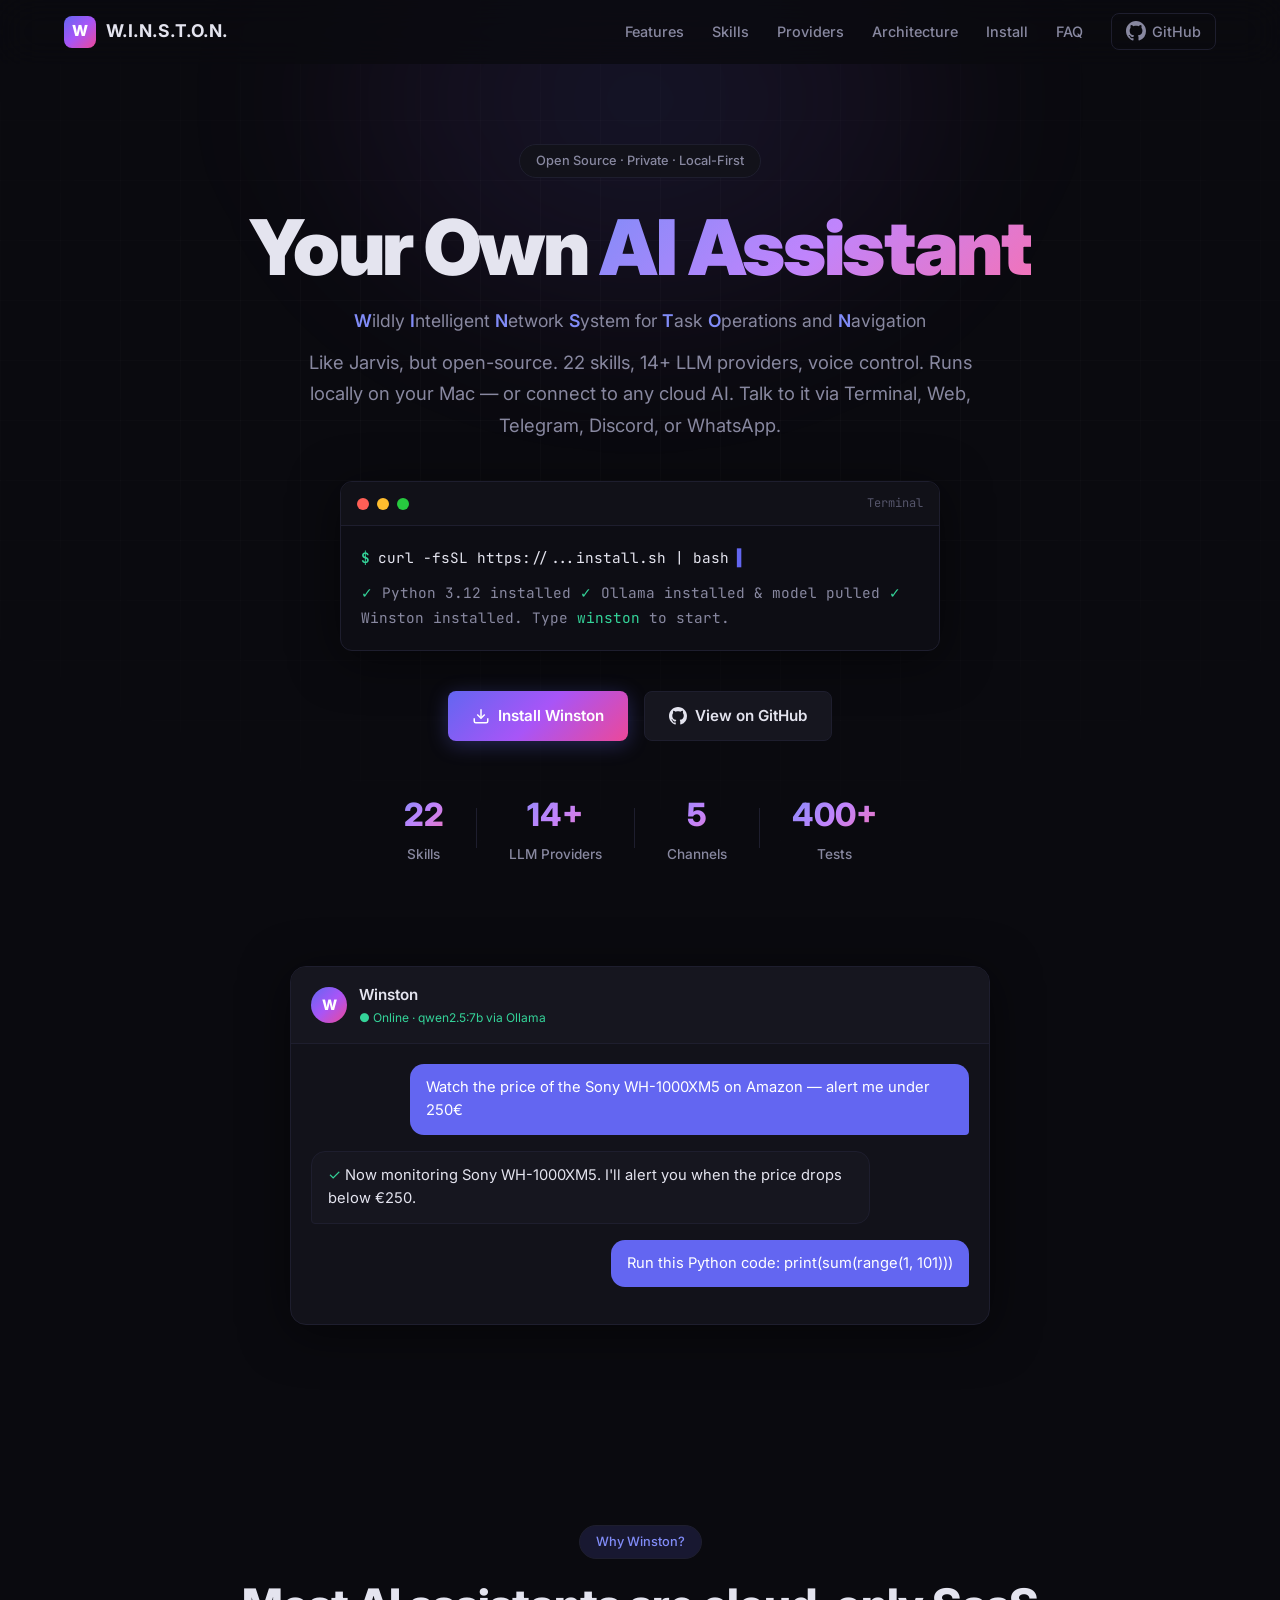
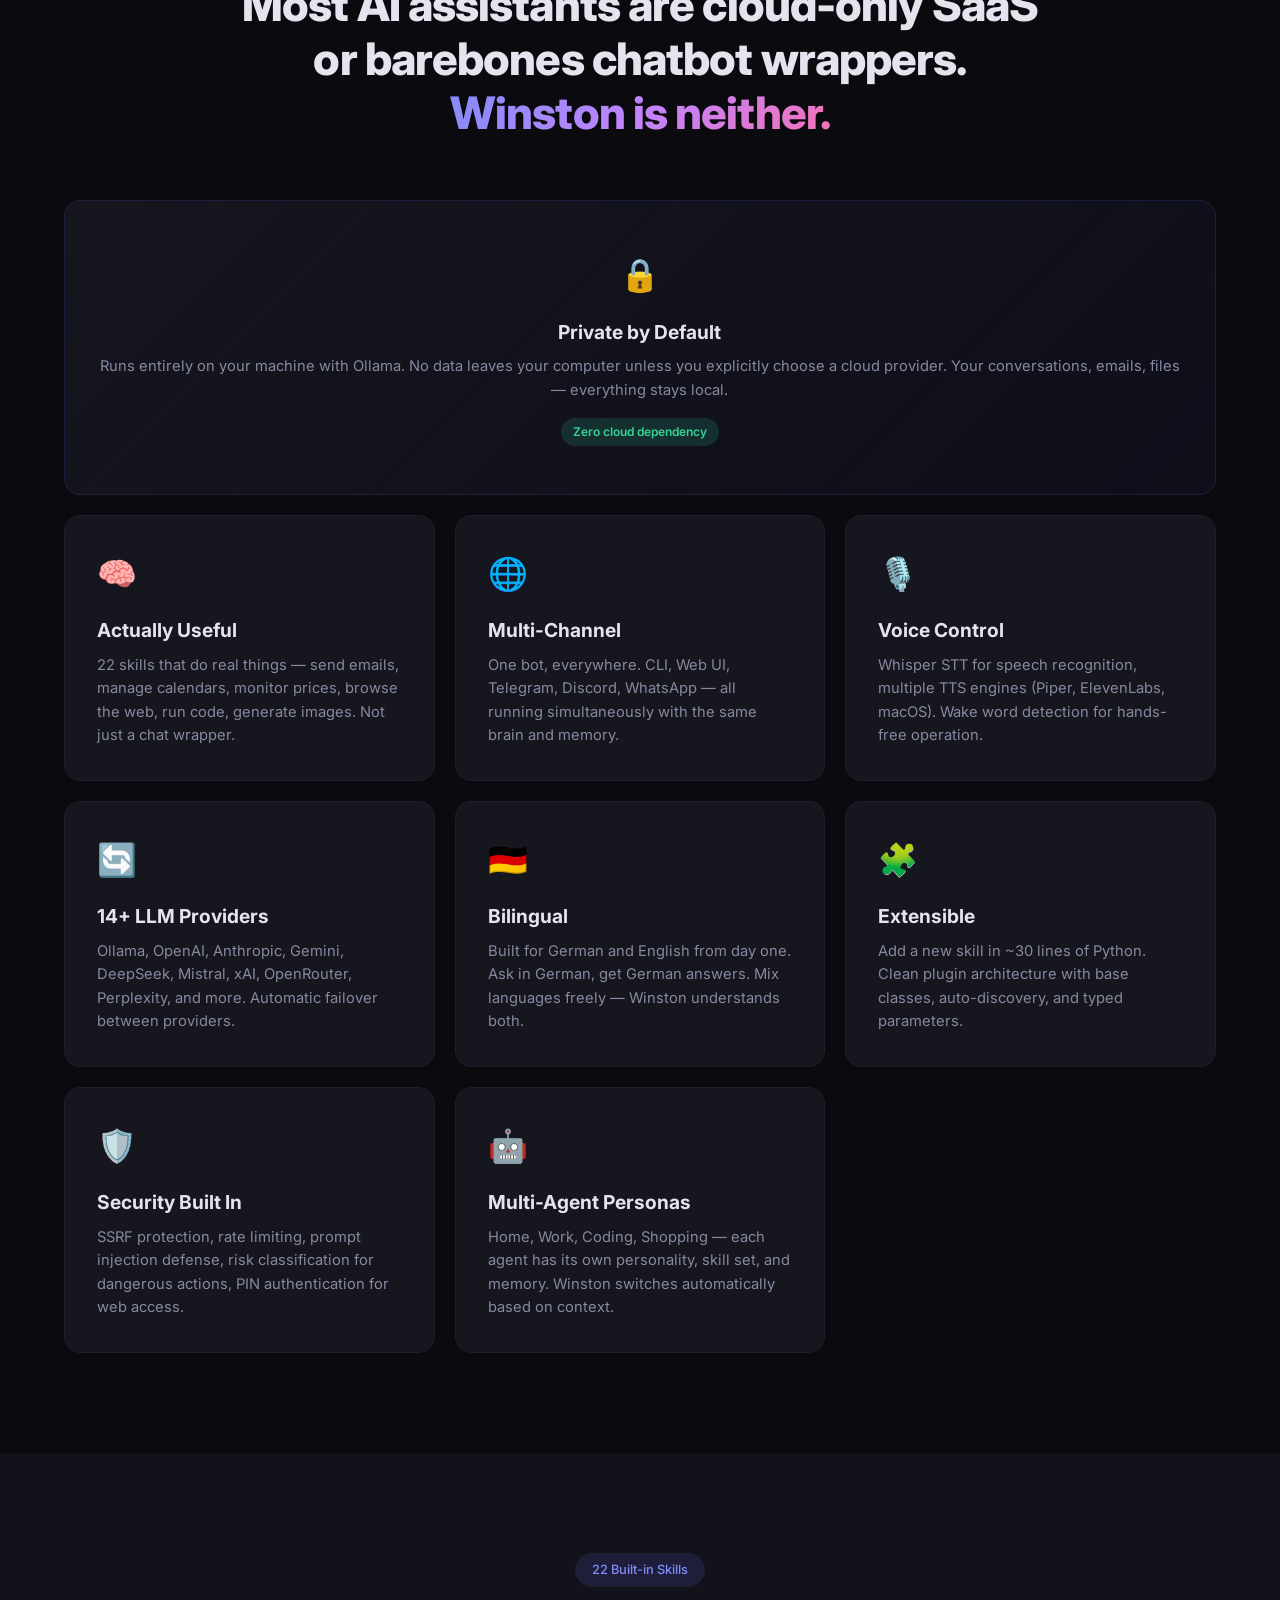
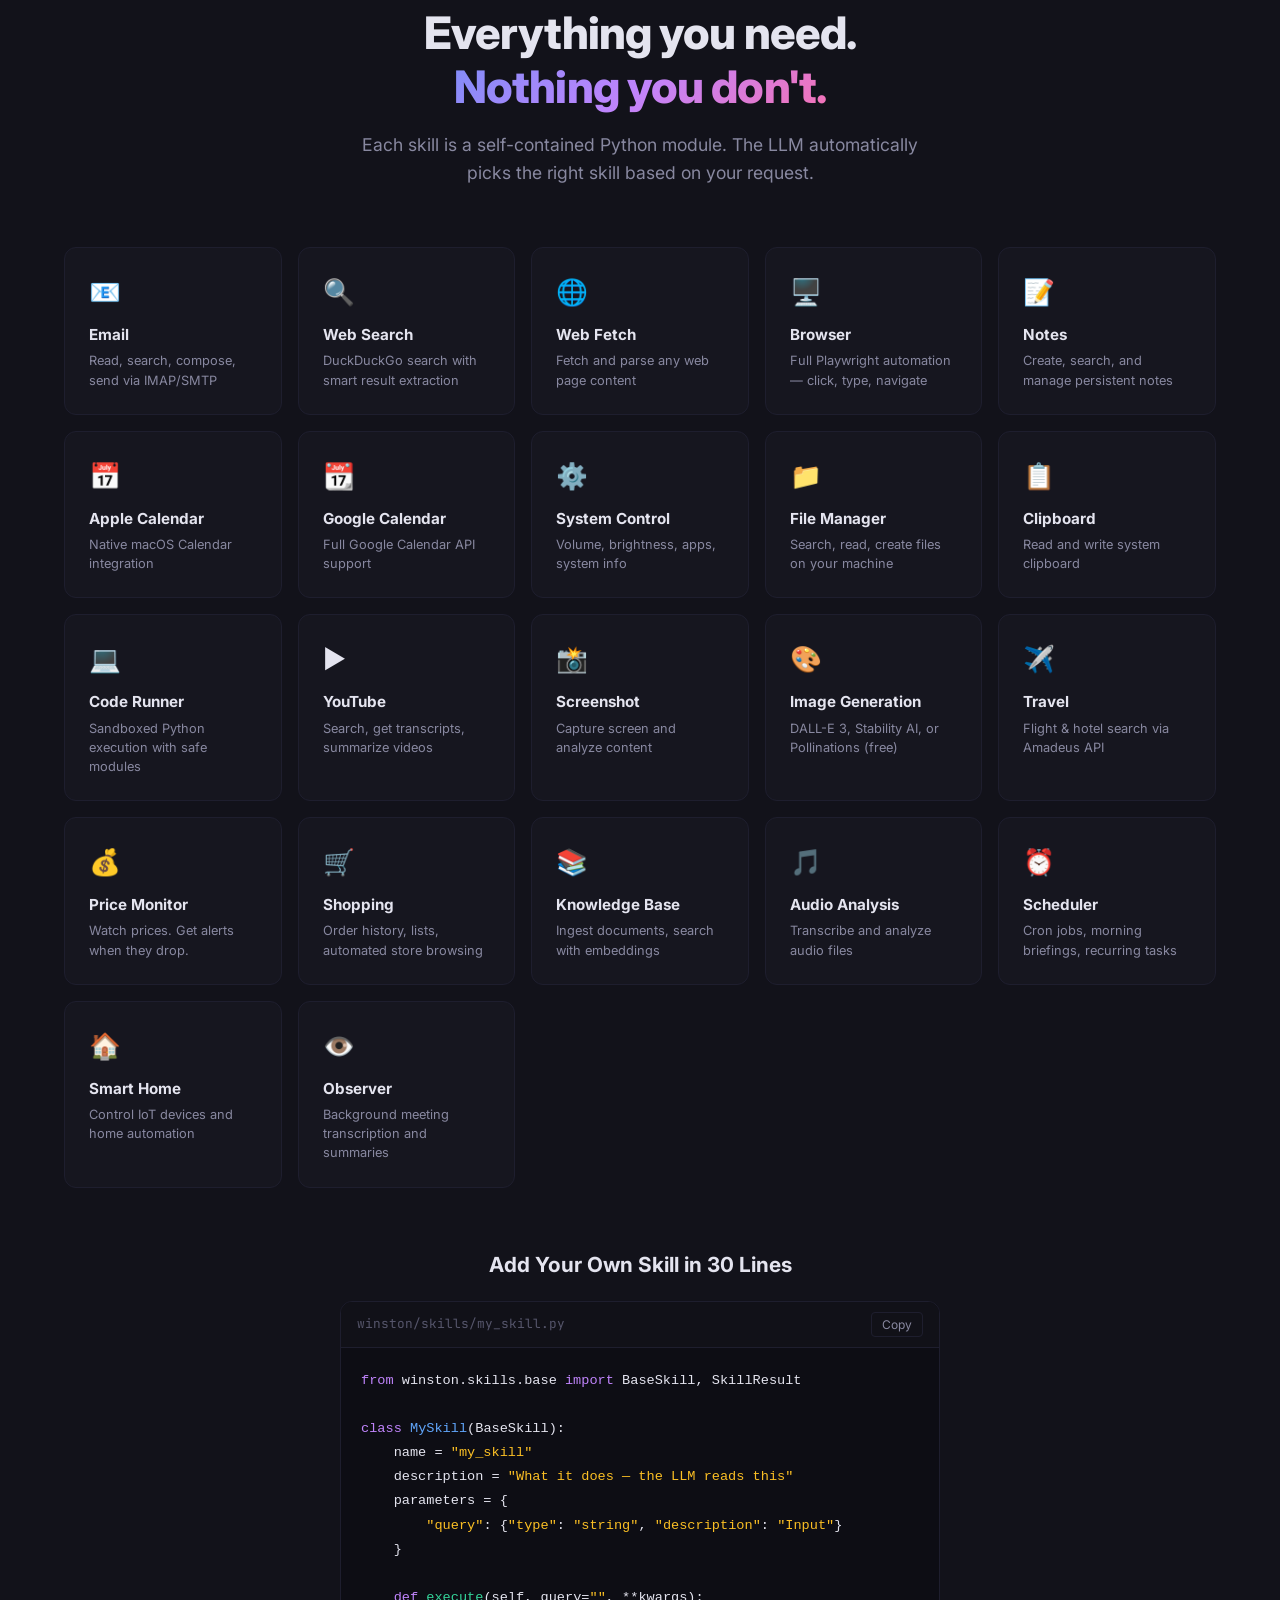
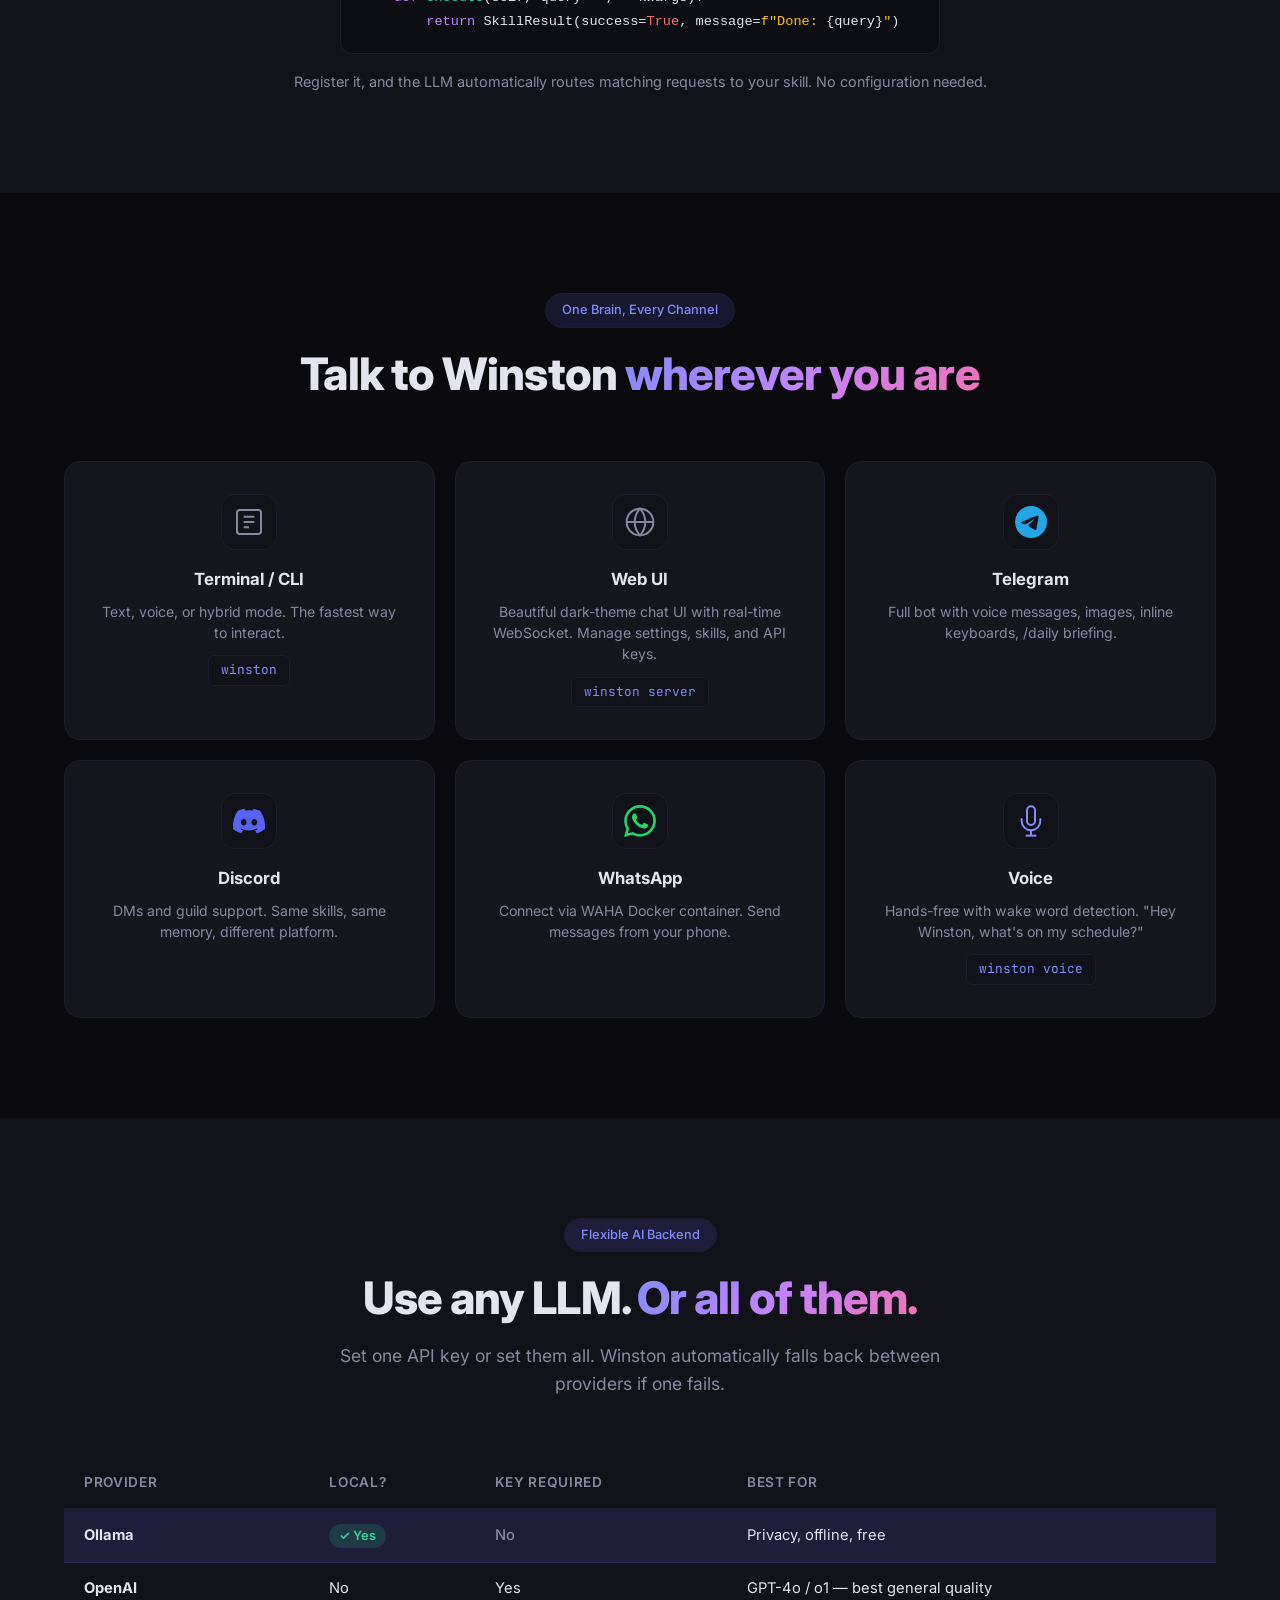
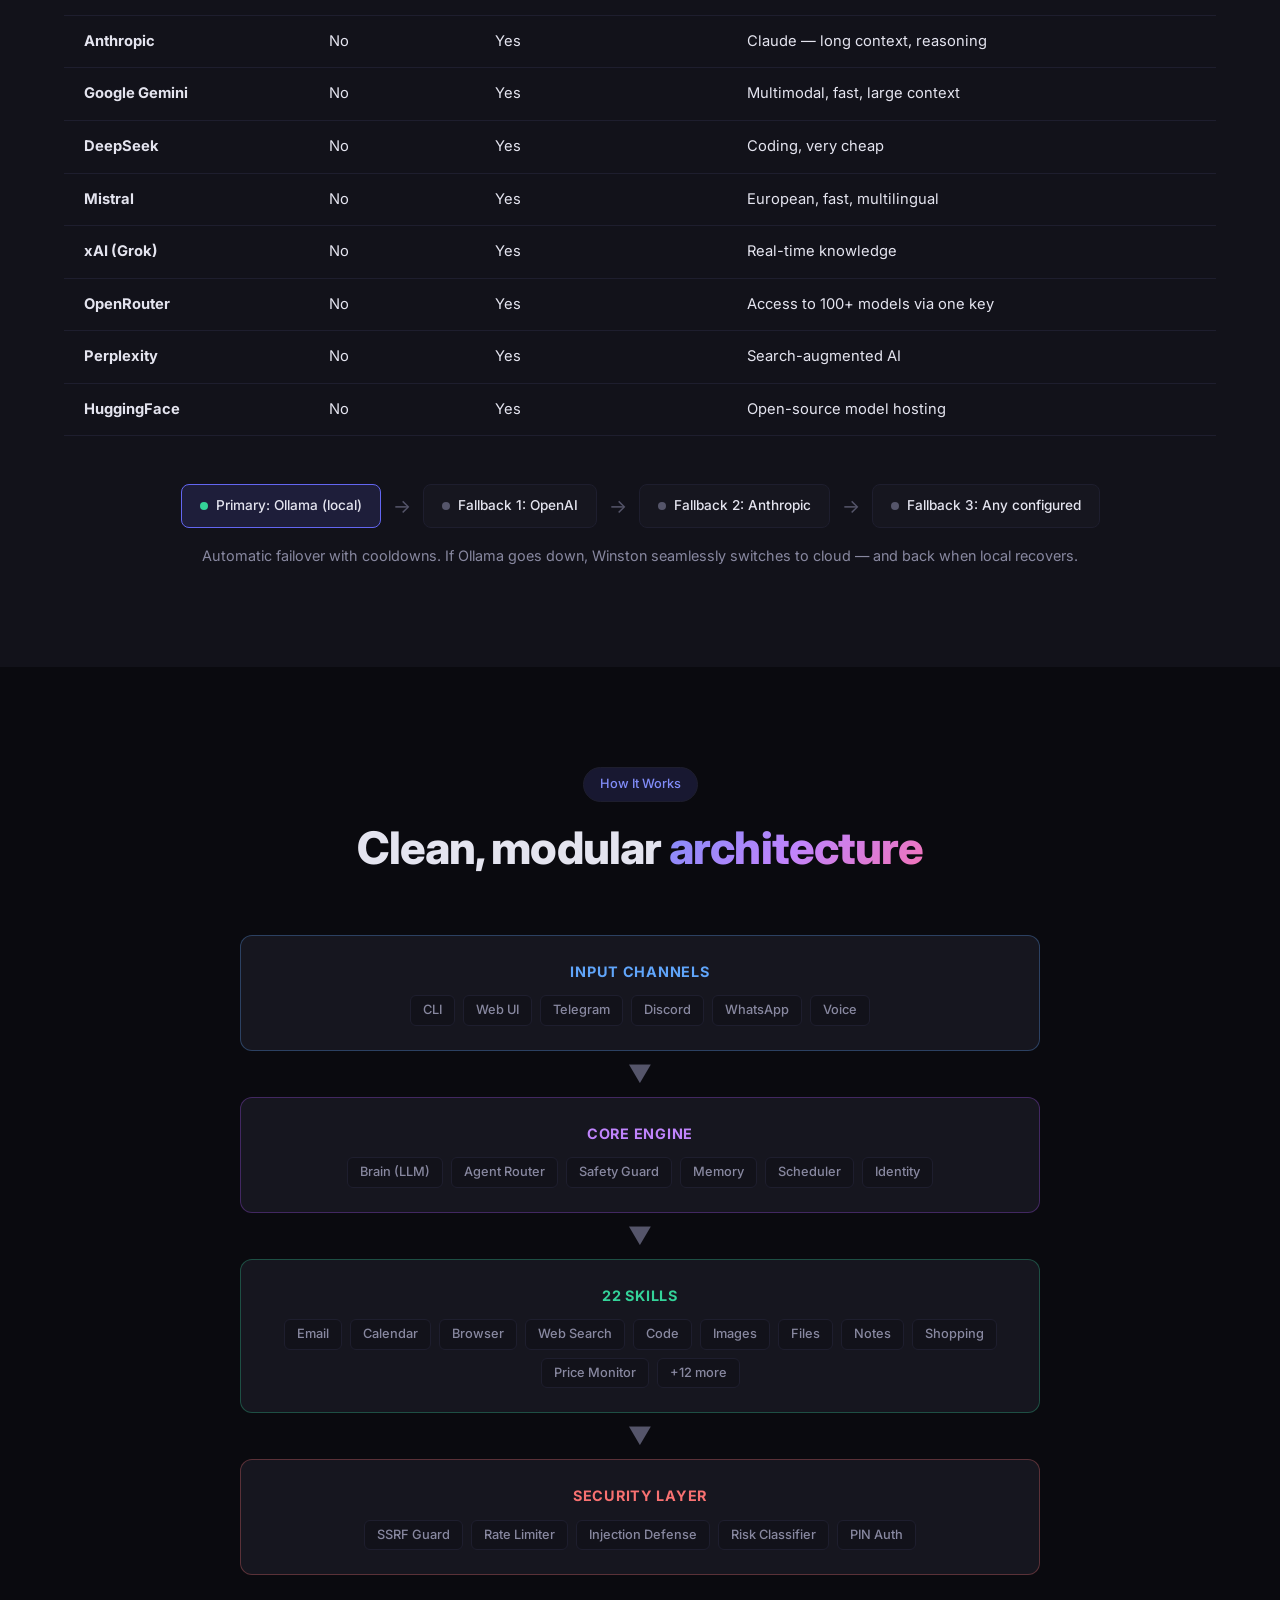
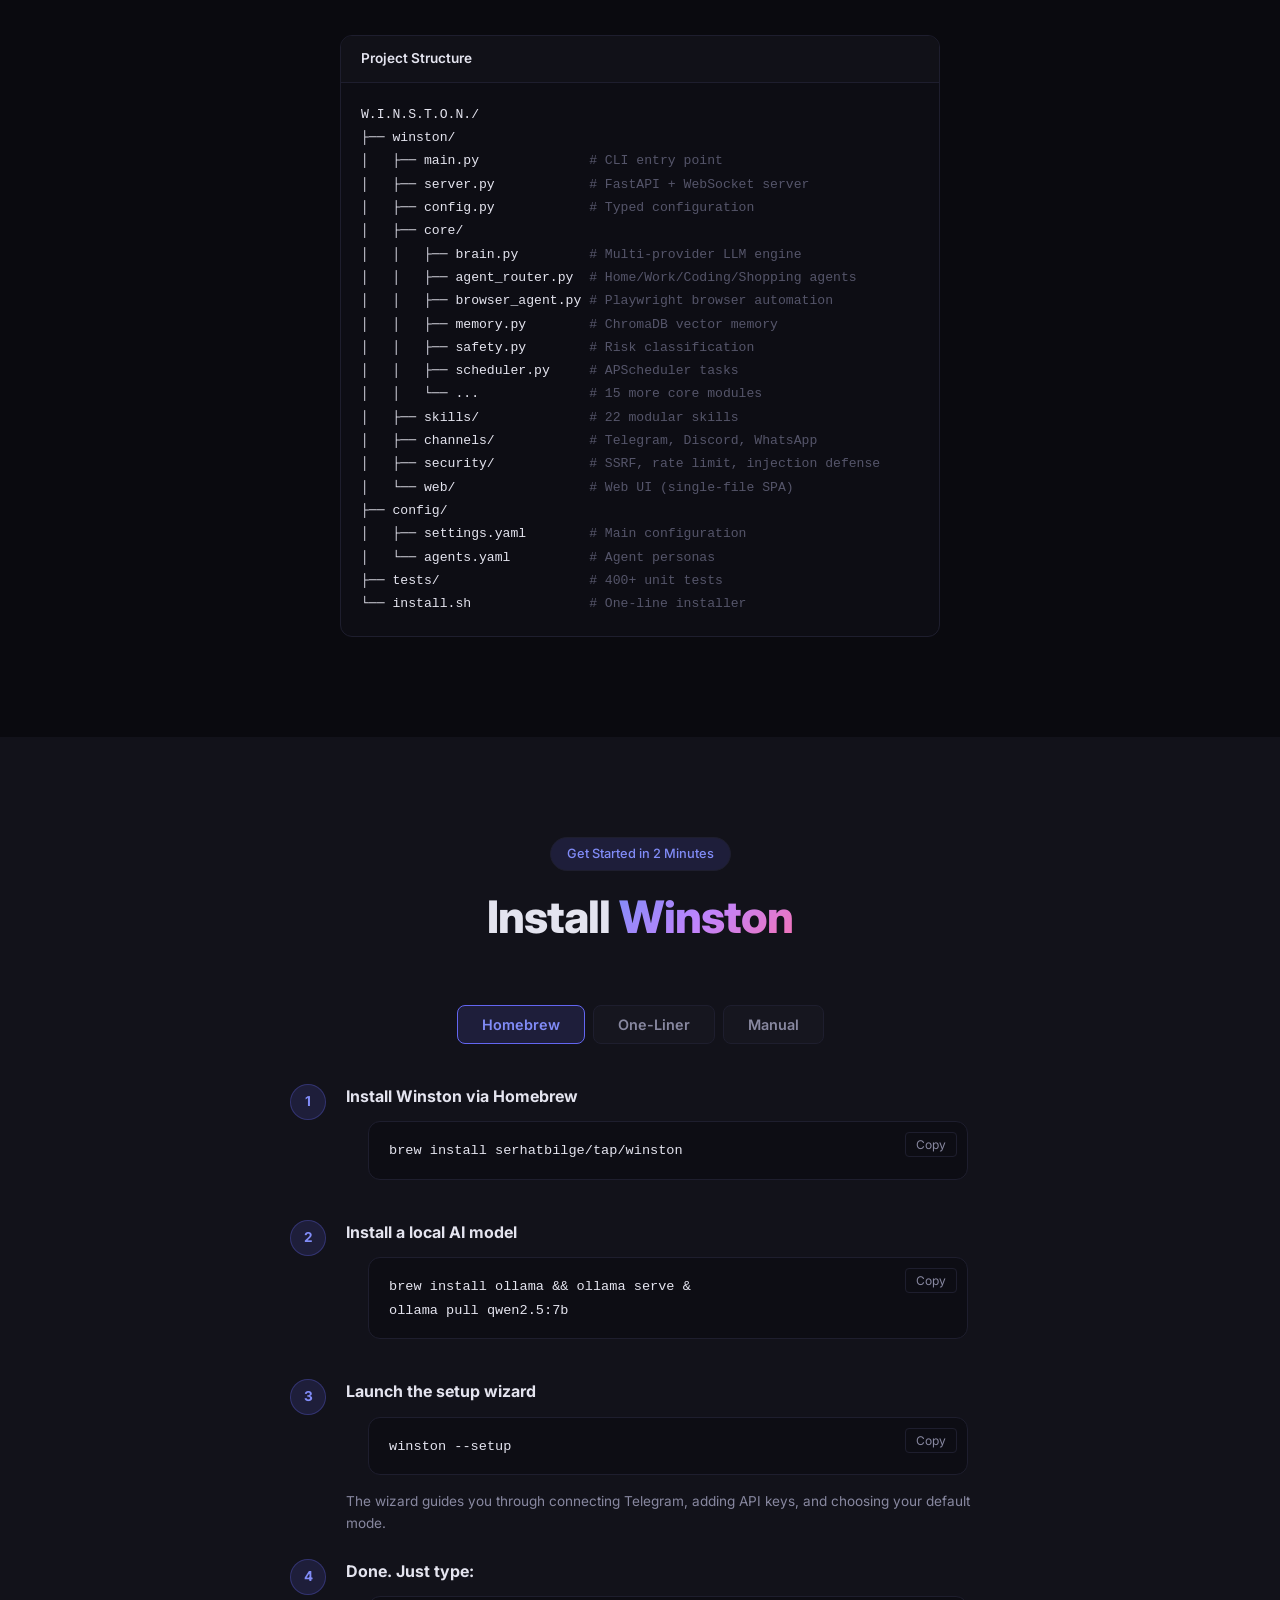
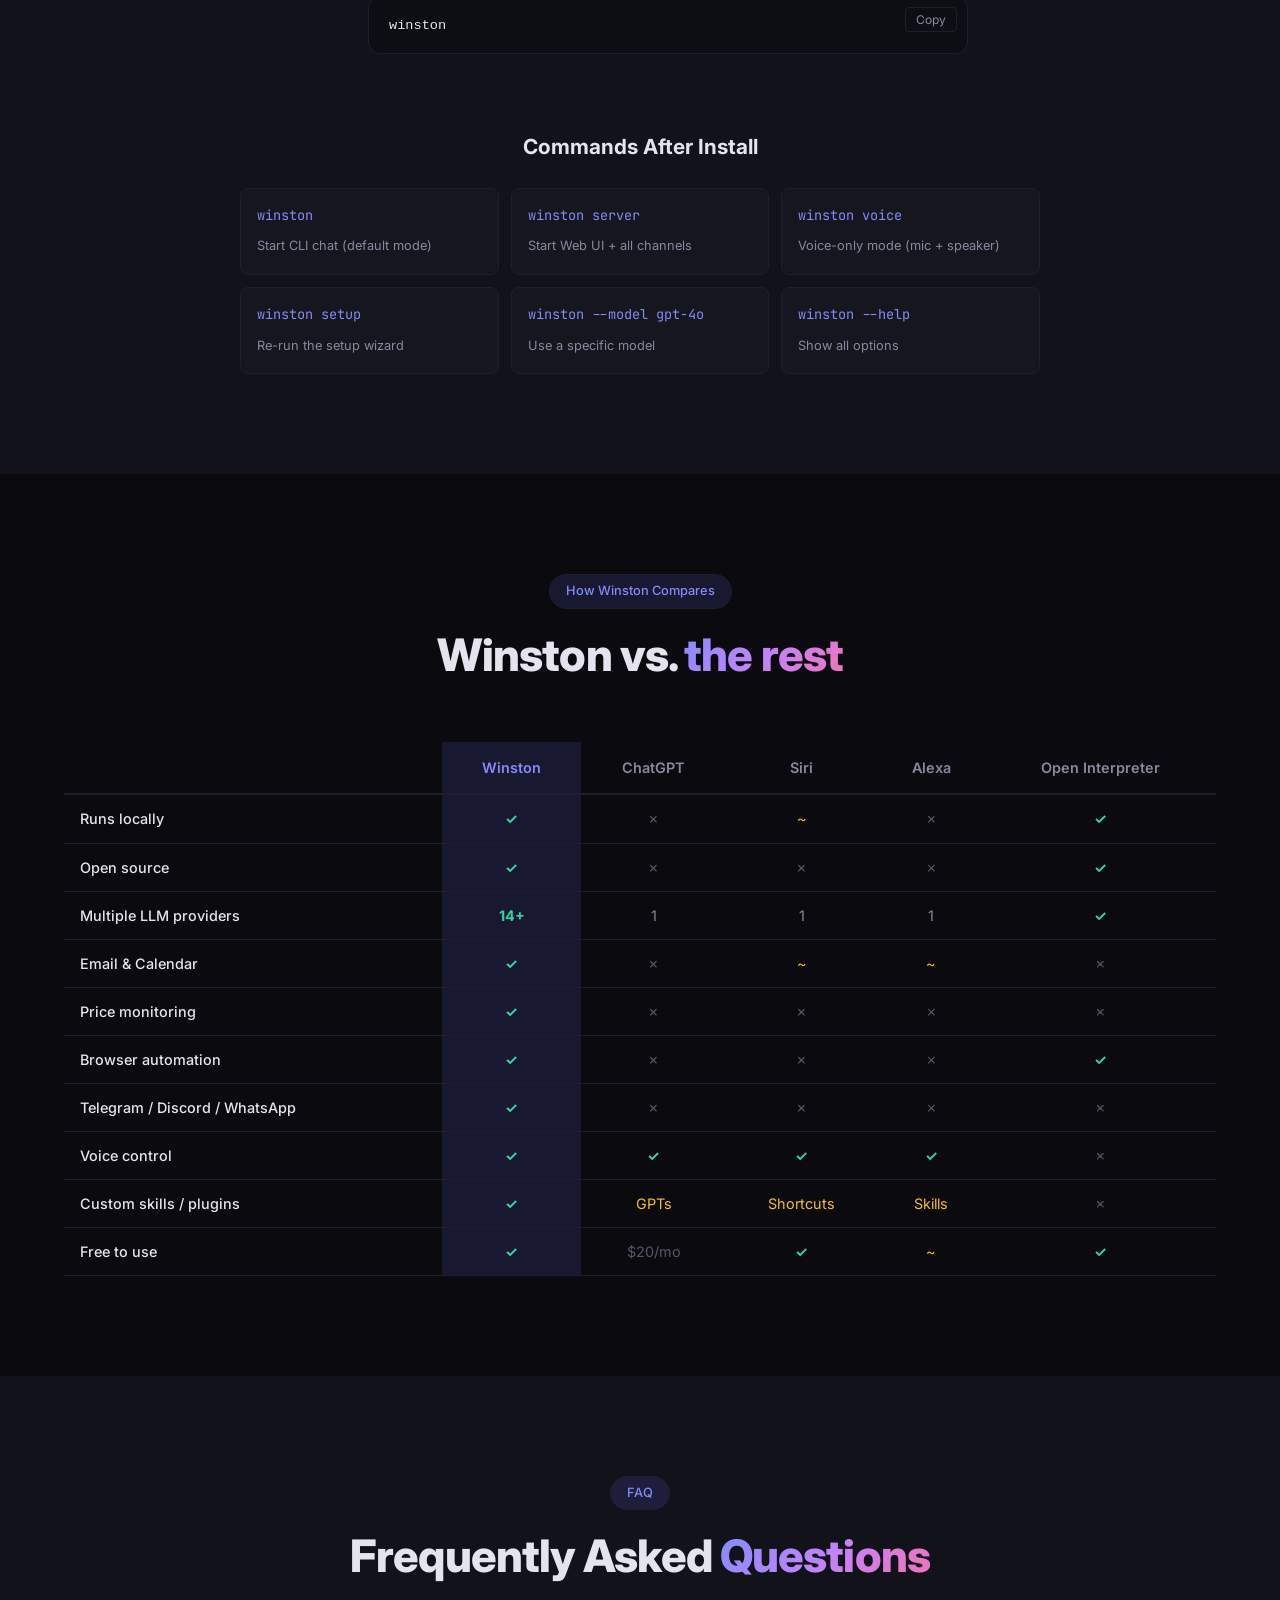
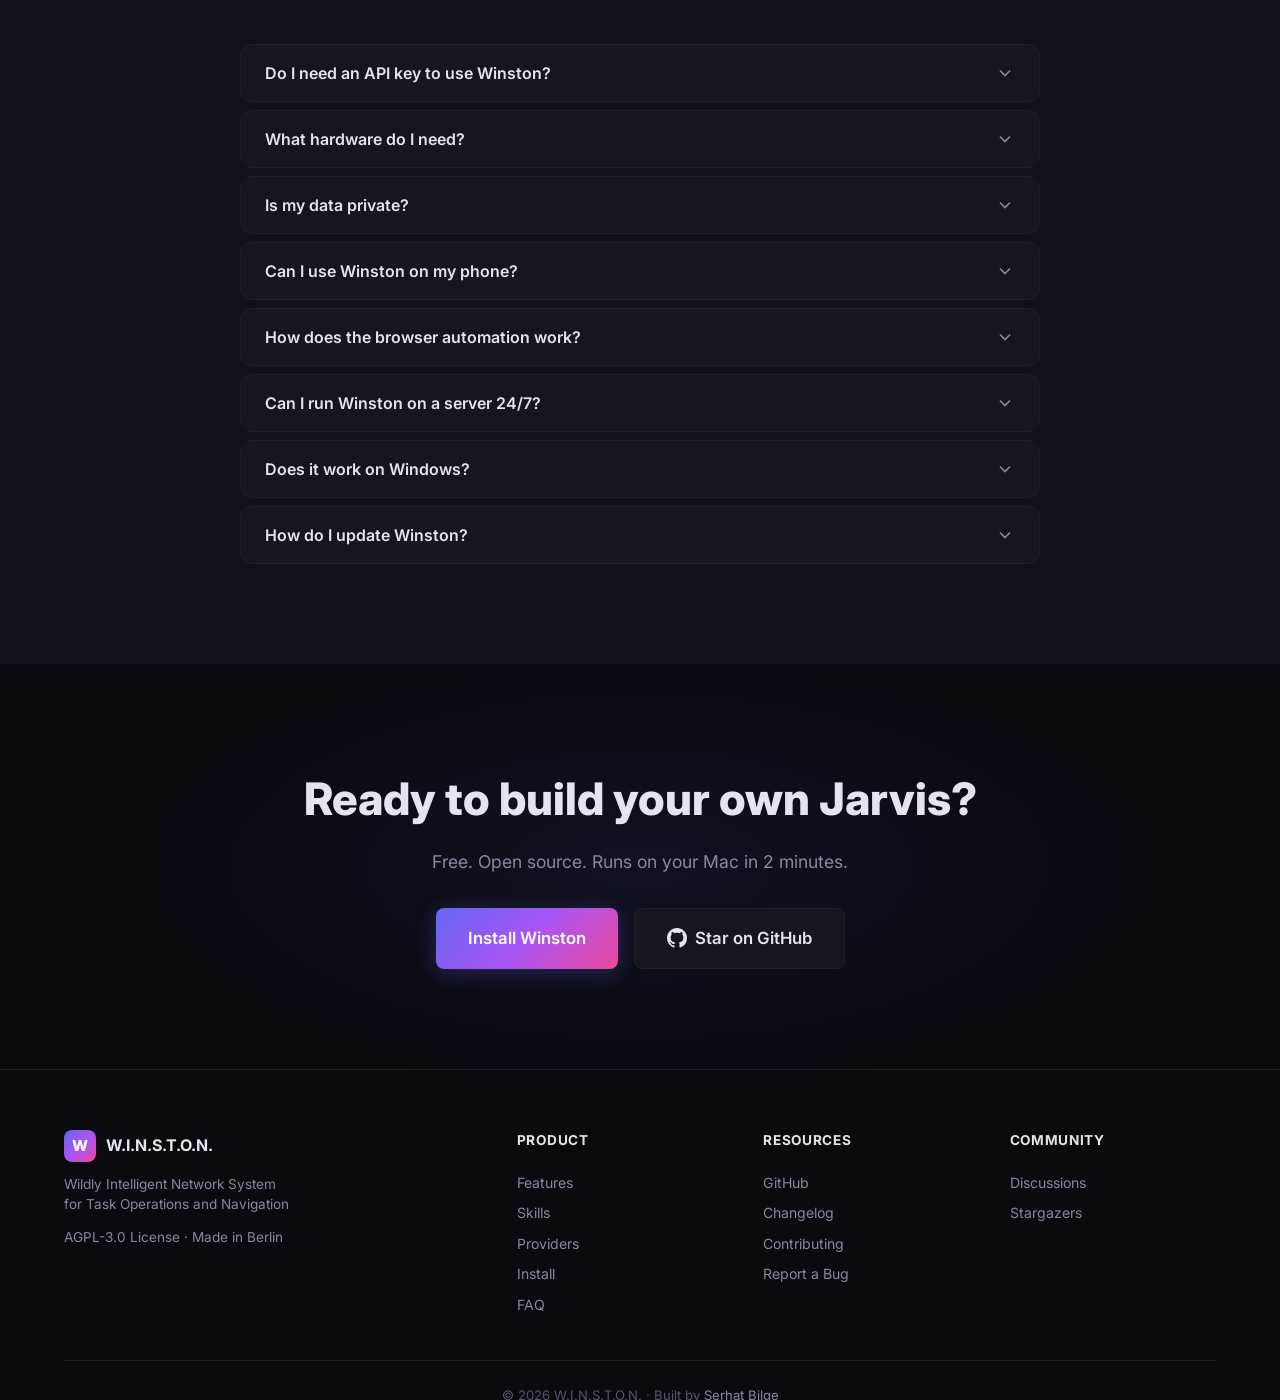
==== docs/index.html @ b799949c "Rename website/ to docs/ for GitHub Pages" ====
<!DOCTYPE html>
<html lang="en">
<head>
  <meta charset="UTF-8">
  <meta name="viewport" content="width=device-width, initial-scale=1.0">
  <title>W.I.N.S.T.O.N. — Your Private AI Assistant</title>
  <meta name="description" content="Open-source AI assistant that runs locally. 22 skills, 14+ LLM providers, voice control. Like Jarvis, but you own it.">
  <meta name="keywords" content="AI assistant, open source, local LLM, Ollama, private AI, voice assistant, Telegram bot, home automation">
  <meta name="author" content="Serhat Bilge">

  <!-- Open Graph -->
  <meta property="og:title" content="W.I.N.S.T.O.N. — Your Private AI Assistant">
  <meta property="og:description" content="Open-source AI assistant with 22 skills, 14+ LLM providers, and full privacy. Runs locally on your Mac or Linux.">
  <meta property="og:type" content="website">
  <meta property="og:url" content="https://serhatbilge.github.io/W.I.N.S.T.O.N..S/">
  <meta property="og:image" content="https://raw.githubusercontent.com/serhatbilge/W.I.N.S.T.O.N..S/main/website/assets/og-image.png">

  <!-- Favicon -->
  <link rel="icon" href="data:image/svg+xml,<svg xmlns='http://www.w3.org/2000/svg' viewBox='0 0 100 100'><text y='.9em' font-size='90'>🤖</text></svg>">

  <!-- Fonts -->
  <link rel="preconnect" href="https://fonts.googleapis.com">
  <link rel="preconnect" href="https://fonts.gstatic.com" crossorigin>
  <link href="https://fonts.googleapis.com/css2?family=Inter:wght@300;400;500;600;700;800;900&family=JetBrains+Mono:wght@400;500;600&display=swap" rel="stylesheet">

  <link rel="stylesheet" href="style.css">
</head>
<body>

  <!-- ═══════════════════════ NAVBAR ═══════════════════════ -->
  <nav class="navbar" id="navbar">
    <div class="nav-container">
      <a href="#" class="nav-logo">
        <span class="logo-icon">W</span>
        <span class="logo-text">W.I.N.S.T.O.N.</span>
      </a>
      <div class="nav-links" id="navLinks">
        <a href="#features">Features</a>
        <a href="#skills">Skills</a>
        <a href="#providers">Providers</a>
        <a href="#architecture">Architecture</a>
        <a href="#install">Install</a>
        <a href="#faq">FAQ</a>
        <a href="https://github.com/serhatbilge/W.I.N.S.T.O.N..S" class="nav-github" target="_blank" rel="noopener noreferrer">
          <svg width="20" height="20" viewBox="0 0 24 24" fill="currentColor"><path d="M12 0C5.37 0 0 5.37 0 12c0 5.31 3.435 9.795 8.205 11.385.6.105.825-.255.825-.57 0-.285-.015-1.23-.015-2.235-3.015.555-3.795-.735-4.035-1.41-.135-.345-.72-1.41-1.23-1.695-.42-.225-1.02-.78-.015-.795.945-.015 1.62.87 1.845 1.23 1.08 1.815 2.805 1.305 3.495.99.105-.78.42-1.305.765-1.605-2.67-.3-5.46-1.335-5.46-5.925 0-1.305.465-2.385 1.23-3.225-.12-.3-.54-1.53.12-3.18 0 0 1.005-.315 3.3 1.23.96-.27 1.98-.405 3-.405s2.04.135 3 .405c2.295-1.56 3.3-1.23 3.3-1.23.66 1.65.24 2.88.12 3.18.765.84 1.23 1.905 1.23 3.225 0 4.605-2.805 5.625-5.475 5.925.435.375.81 1.095.81 2.22 0 1.605-.015 2.895-.015 3.3 0 .315.225.69.825.57A12.02 12.02 0 0024 12c0-6.63-5.37-12-12-12z"/></svg>
          GitHub
        </a>
      </div>
      <button class="nav-toggle" id="navToggle" aria-label="Toggle menu">
        <span></span><span></span><span></span>
      </button>
    </div>
  </nav>

  <!-- ═══════════════════════ HERO ═══════════════════════ -->
  <section class="hero">
    <div class="hero-bg">
      <div class="hero-glow"></div>
      <div class="hero-grid"></div>
    </div>
    <div class="container hero-content">
      <div class="hero-badge">Open Source &middot; Private &middot; Local-First</div>
      <h1 class="hero-title">
        Your Own <span class="gradient-text">AI Assistant</span>
      </h1>
      <p class="hero-subtitle">
        <strong>W</strong>ildly <strong>I</strong>ntelligent <strong>N</strong>etwork <strong>S</strong>ystem for <strong>T</strong>ask <strong>O</strong>perations and <strong>N</strong>avigation
      </p>
      <p class="hero-desc">
        Like Jarvis, but open-source. 22 skills, 14+ LLM providers, voice control.
        Runs locally on your Mac — or connect to any cloud AI. Talk to it via Terminal, Web, Telegram, Discord, or WhatsApp.
      </p>

      <div class="hero-terminal">
        <div class="terminal-header">
          <span class="terminal-dot red"></span>
          <span class="terminal-dot yellow"></span>
          <span class="terminal-dot green"></span>
          <span class="terminal-title">Terminal</span>
        </div>
        <div class="terminal-body">
          <div class="terminal-line">
            <span class="terminal-prompt">$</span>
            <span class="terminal-cmd" id="typingCmd"></span>
            <span class="terminal-cursor">▌</span>
          </div>
          <div class="terminal-output" id="terminalOutput"></div>
        </div>
      </div>

      <div class="hero-actions">
        <a href="#install" class="btn btn-primary">
          <svg width="18" height="18" viewBox="0 0 24 24" fill="none" stroke="currentColor" stroke-width="2"><path d="M21 15v4a2 2 0 01-2 2H5a2 2 0 01-2-2v-4"/><polyline points="7 10 12 15 17 10"/><line x1="12" y1="15" x2="12" y2="3"/></svg>
          Install Winston
        </a>
        <a href="https://github.com/serhatbilge/W.I.N.S.T.O.N..S" class="btn btn-secondary" target="_blank" rel="noopener noreferrer">
          <svg width="18" height="18" viewBox="0 0 24 24" fill="currentColor"><path d="M12 0C5.37 0 0 5.37 0 12c0 5.31 3.435 9.795 8.205 11.385.6.105.825-.255.825-.57 0-.285-.015-1.23-.015-2.235-3.015.555-3.795-.735-4.035-1.41-.135-.345-.72-1.41-1.23-1.695-.42-.225-1.02-.78-.015-.795.945-.015 1.62.87 1.845 1.23 1.08 1.815 2.805 1.305 3.495.99.105-.78.42-1.305.765-1.605-2.67-.3-5.46-1.335-5.46-5.925 0-1.305.465-2.385 1.23-3.225-.12-.3-.54-1.53.12-3.18 0 0 1.005-.315 3.3 1.23.96-.27 1.98-.405 3-.405s2.04.135 3 .405c2.295-1.56 3.3-1.23 3.3-1.23.66 1.65.24 2.88.12 3.18.765.84 1.23 1.905 1.23 3.225 0 4.605-2.805 5.625-5.475 5.925.435.375.81 1.095.81 2.22 0 1.605-.015 2.895-.015 3.3 0 .315.225.69.825.57A12.02 12.02 0 0024 12c0-6.63-5.37-12-12-12z"/></svg>
          View on GitHub
        </a>
      </div>

      <div class="hero-stats">
        <div class="stat">
          <span class="stat-value">22</span>
          <span class="stat-label">Skills</span>
        </div>
        <div class="stat-divider"></div>
        <div class="stat">
          <span class="stat-value">14+</span>
          <span class="stat-label">LLM Providers</span>
        </div>
        <div class="stat-divider"></div>
        <div class="stat">
          <span class="stat-value">5</span>
          <span class="stat-label">Channels</span>
        </div>
        <div class="stat-divider"></div>
        <div class="stat">
          <span class="stat-value">400+</span>
          <span class="stat-label">Tests</span>
        </div>
      </div>
    </div>
  </section>

  <!-- ═══════════════════════ DEMO CONVERSATION ═══════════════════════ -->
  <section class="demo-section">
    <div class="container">
      <div class="demo-chat">
        <div class="demo-chat-header">
          <div class="demo-avatar">W</div>
          <div>
            <div class="demo-chat-name">Winston</div>
            <div class="demo-chat-status">● Online &middot; qwen2.5:7b via Ollama</div>
          </div>
        </div>
        <div class="demo-messages" id="demoMessages">
          <!-- Filled by JS -->
        </div>
      </div>
    </div>
  </section>

  <!-- ═══════════════════════ FEATURES ═══════════════════════ -->
  <section class="features" id="features">
    <div class="container">
      <div class="section-header">
        <span class="section-badge">Why Winston?</span>
        <h2>Most AI assistants are cloud-only SaaS<br>or barebones chatbot wrappers.<br><span class="gradient-text">Winston is neither.</span></h2>
      </div>

      <div class="features-grid">
        <div class="feature-card feature-card-large">
          <div class="feature-icon">🔒</div>
          <h3>Private by Default</h3>
          <p>Runs entirely on your machine with Ollama. No data leaves your computer unless you explicitly choose a cloud provider. Your conversations, emails, files — everything stays local.</p>
          <div class="feature-tag">Zero cloud dependency</div>
        </div>

        <div class="feature-card">
          <div class="feature-icon">🧠</div>
          <h3>Actually Useful</h3>
          <p>22 skills that do real things — send emails, manage calendars, monitor prices, browse the web, run code, generate images. Not just a chat wrapper.</p>
        </div>

        <div class="feature-card">
          <div class="feature-icon">🌐</div>
          <h3>Multi-Channel</h3>
          <p>One bot, everywhere. CLI, Web UI, Telegram, Discord, WhatsApp — all running simultaneously with the same brain and memory.</p>
        </div>

        <div class="feature-card">
          <div class="feature-icon">🎙️</div>
          <h3>Voice Control</h3>
          <p>Whisper STT for speech recognition, multiple TTS engines (Piper, ElevenLabs, macOS). Wake word detection for hands-free operation.</p>
        </div>

        <div class="feature-card">
          <div class="feature-icon">🔄</div>
          <h3>14+ LLM Providers</h3>
          <p>Ollama, OpenAI, Anthropic, Gemini, DeepSeek, Mistral, xAI, OpenRouter, Perplexity, and more. Automatic failover between providers.</p>
        </div>

        <div class="feature-card">
          <div class="feature-icon">🇩🇪</div>
          <h3>Bilingual</h3>
          <p>Built for German and English from day one. Ask in German, get German answers. Mix languages freely — Winston understands both.</p>
        </div>

        <div class="feature-card">
          <div class="feature-icon">🧩</div>
          <h3>Extensible</h3>
          <p>Add a new skill in ~30 lines of Python. Clean plugin architecture with base classes, auto-discovery, and typed parameters.</p>
        </div>

        <div class="feature-card">
          <div class="feature-icon">🛡️</div>
          <h3>Security Built In</h3>
          <p>SSRF protection, rate limiting, prompt injection defense, risk classification for dangerous actions, PIN authentication for web access.</p>
        </div>

        <div class="feature-card">
          <div class="feature-icon">🤖</div>
          <h3>Multi-Agent Personas</h3>
          <p>Home, Work, Coding, Shopping — each agent has its own personality, skill set, and memory. Winston switches automatically based on context.</p>
        </div>
      </div>
    </div>
  </section>

  <!-- ═══════════════════════ SKILLS ═══════════════════════ -->
  <section class="skills-section" id="skills">
    <div class="container">
      <div class="section-header">
        <span class="section-badge">22 Built-in Skills</span>
        <h2>Everything you need.<br><span class="gradient-text">Nothing you don't.</span></h2>
        <p class="section-desc">Each skill is a self-contained Python module. The LLM automatically picks the right skill based on your request.</p>
      </div>

      <div class="skills-grid">
        <div class="skill-card" data-category="communication">
          <div class="skill-icon">📧</div>
          <h4>Email</h4>
          <p>Read, search, compose, send via IMAP/SMTP</p>
        </div>
        <div class="skill-card" data-category="web">
          <div class="skill-icon">🔍</div>
          <h4>Web Search</h4>
          <p>DuckDuckGo search with smart result extraction</p>
        </div>
        <div class="skill-card" data-category="web">
          <div class="skill-icon">🌐</div>
          <h4>Web Fetch</h4>
          <p>Fetch and parse any web page content</p>
        </div>
        <div class="skill-card" data-category="web">
          <div class="skill-icon">🖥️</div>
          <h4>Browser</h4>
          <p>Full Playwright automation — click, type, navigate</p>
        </div>
        <div class="skill-card" data-category="productivity">
          <div class="skill-icon">📝</div>
          <h4>Notes</h4>
          <p>Create, search, and manage persistent notes</p>
        </div>
        <div class="skill-card" data-category="productivity">
          <div class="skill-icon">📅</div>
          <h4>Apple Calendar</h4>
          <p>Native macOS Calendar integration</p>
        </div>
        <div class="skill-card" data-category="productivity">
          <div class="skill-icon">📆</div>
          <h4>Google Calendar</h4>
          <p>Full Google Calendar API support</p>
        </div>
        <div class="skill-card" data-category="system">
          <div class="skill-icon">⚙️</div>
          <h4>System Control</h4>
          <p>Volume, brightness, apps, system info</p>
        </div>
        <div class="skill-card" data-category="system">
          <div class="skill-icon">📁</div>
          <h4>File Manager</h4>
          <p>Search, read, create files on your machine</p>
        </div>
        <div class="skill-card" data-category="system">
          <div class="skill-icon">📋</div>
          <h4>Clipboard</h4>
          <p>Read and write system clipboard</p>
        </div>
        <div class="skill-card" data-category="dev">
          <div class="skill-icon">💻</div>
          <h4>Code Runner</h4>
          <p>Sandboxed Python execution with safe modules</p>
        </div>
        <div class="skill-card" data-category="media">
          <div class="skill-icon">▶️</div>
          <h4>YouTube</h4>
          <p>Search, get transcripts, summarize videos</p>
        </div>
        <div class="skill-card" data-category="system">
          <div class="skill-icon">📸</div>
          <h4>Screenshot</h4>
          <p>Capture screen and analyze content</p>
        </div>
        <div class="skill-card" data-category="media">
          <div class="skill-icon">🎨</div>
          <h4>Image Generation</h4>
          <p>DALL-E 3, Stability AI, or Pollinations (free)</p>
        </div>
        <div class="skill-card" data-category="web">
          <div class="skill-icon">✈️</div>
          <h4>Travel</h4>
          <p>Flight &amp; hotel search via Amadeus API</p>
        </div>
        <div class="skill-card" data-category="web">
          <div class="skill-icon">💰</div>
          <h4>Price Monitor</h4>
          <p>Watch prices. Get alerts when they drop.</p>
        </div>
        <div class="skill-card" data-category="web">
          <div class="skill-icon">🛒</div>
          <h4>Shopping</h4>
          <p>Order history, lists, automated store browsing</p>
        </div>
        <div class="skill-card" data-category="productivity">
          <div class="skill-icon">📚</div>
          <h4>Knowledge Base</h4>
          <p>Ingest documents, search with embeddings</p>
        </div>
        <div class="skill-card" data-category="media">
          <div class="skill-icon">🎵</div>
          <h4>Audio Analysis</h4>
          <p>Transcribe and analyze audio files</p>
        </div>
        <div class="skill-card" data-category="productivity">
          <div class="skill-icon">⏰</div>
          <h4>Scheduler</h4>
          <p>Cron jobs, morning briefings, recurring tasks</p>
        </div>
        <div class="skill-card" data-category="system">
          <div class="skill-icon">🏠</div>
          <h4>Smart Home</h4>
          <p>Control IoT devices and home automation</p>
        </div>
        <div class="skill-card" data-category="media">
          <div class="skill-icon">👁️</div>
          <h4>Observer</h4>
          <p>Background meeting transcription and summaries</p>
        </div>
      </div>

      <div class="skills-custom">
        <h3>Add Your Own Skill in 30 Lines</h3>
        <div class="code-block">
          <div class="code-header">
            <span>winston/skills/my_skill.py</span>
            <button class="copy-btn" onclick="copyCode(this)">Copy</button>
          </div>
          <pre><code><span class="kw">from</span> winston.skills.base <span class="kw">import</span> BaseSkill, SkillResult

<span class="kw">class</span> <span class="cls">MySkill</span>(BaseSkill):
    name = <span class="str">"my_skill"</span>
    description = <span class="str">"What it does — the LLM reads this"</span>
    parameters = {
        <span class="str">"query"</span>: {<span class="str">"type"</span>: <span class="str">"string"</span>, <span class="str">"description"</span>: <span class="str">"Input"</span>}
    }

    <span class="kw">def</span> <span class="fn">execute</span>(self, query=<span class="str">""</span>, **kwargs):
        <span class="kw">return</span> SkillResult(success=<span class="val">True</span>, message=<span class="str">f"Done: </span>{query}<span class="str">"</span>)</code></pre>
        </div>
        <p class="skills-custom-note">Register it, and the LLM automatically routes matching requests to your skill. No configuration needed.</p>
      </div>
    </div>
  </section>

  <!-- ═══════════════════════ CHANNELS ═══════════════════════ -->
  <section class="channels-section">
    <div class="container">
      <div class="section-header">
        <span class="section-badge">One Brain, Every Channel</span>
        <h2>Talk to Winston <span class="gradient-text">wherever you are</span></h2>
      </div>

      <div class="channels-grid">
        <div class="channel-card">
          <div class="channel-icon">
            <svg width="32" height="32" viewBox="0 0 24 24" fill="none" stroke="currentColor" stroke-width="1.5"><rect x="3" y="3" width="18" height="18" rx="2"/><path d="M8 12h8M8 8h8M8 16h4"/></svg>
          </div>
          <h4>Terminal / CLI</h4>
          <p>Text, voice, or hybrid mode. The fastest way to interact.</p>
          <code>winston</code>
        </div>
        <div class="channel-card">
          <div class="channel-icon">
            <svg width="32" height="32" viewBox="0 0 24 24" fill="none" stroke="currentColor" stroke-width="1.5"><circle cx="12" cy="12" r="10"/><path d="M2 12h20M12 2a15.3 15.3 0 014 10 15.3 15.3 0 01-4 10 15.3 15.3 0 01-4-10 15.3 15.3 0 014-10z"/></svg>
          </div>
          <h4>Web UI</h4>
          <p>Beautiful dark-theme chat UI with real-time WebSocket. Manage settings, skills, and API keys.</p>
          <code>winston server</code>
        </div>
        <div class="channel-card">
          <div class="channel-icon telegram-icon">
            <svg width="32" height="32" viewBox="0 0 24 24" fill="currentColor"><path d="M11.944 0A12 12 0 000 12a12 12 0 0012 12 12 12 0 0012-12A12 12 0 0012 0a12 12 0 00-.056 0zm4.962 7.224c.1-.002.321.023.465.14a.506.506 0 01.171.325c.016.093.036.306.02.472-.18 1.898-.962 6.502-1.36 8.627-.168.9-.499 1.201-.82 1.23-.696.065-1.225-.46-1.9-.902-1.056-.693-1.653-1.124-2.678-1.8-1.185-.78-.417-1.21.258-1.91.177-.184 3.247-2.977 3.307-3.23.007-.032.014-.15-.056-.212s-.174-.041-.249-.024c-.106.024-1.793 1.14-5.061 3.345-.48.33-.913.49-1.302.48-.428-.008-1.252-.241-1.865-.44-.752-.245-1.349-.374-1.297-.789.027-.216.325-.437.893-.663 3.498-1.524 5.83-2.529 6.998-3.014 3.332-1.386 4.025-1.627 4.476-1.635z"/></svg>
          </div>
          <h4>Telegram</h4>
          <p>Full bot with voice messages, images, inline keyboards, /daily briefing.</p>
        </div>
        <div class="channel-card">
          <div class="channel-icon discord-icon">
            <svg width="32" height="32" viewBox="0 0 24 24" fill="currentColor"><path d="M20.317 4.37a19.791 19.791 0 00-4.885-1.515.074.074 0 00-.079.037c-.21.375-.444.864-.608 1.25a18.27 18.27 0 00-5.487 0 12.64 12.64 0 00-.617-1.25.077.077 0 00-.079-.037A19.736 19.736 0 003.677 4.37a.07.07 0 00-.032.027C.533 9.046-.32 13.58.099 18.057a.082.082 0 00.031.057 19.9 19.9 0 005.993 3.03.078.078 0 00.084-.028c.462-.63.874-1.295 1.226-1.994a.076.076 0 00-.041-.106 13.107 13.107 0 01-1.872-.892.077.077 0 01-.008-.128 10.2 10.2 0 00.372-.292.074.074 0 01.077-.01c3.928 1.793 8.18 1.793 12.062 0a.074.074 0 01.078.01c.12.098.246.198.373.292a.077.077 0 01-.006.127 12.299 12.299 0 01-1.873.892.077.077 0 00-.041.107c.36.698.772 1.362 1.225 1.993a.076.076 0 00.084.028 19.839 19.839 0 006.002-3.03.077.077 0 00.032-.054c.5-5.177-.838-9.674-3.549-13.66a.061.061 0 00-.031-.03zM8.02 15.33c-1.183 0-2.157-1.085-2.157-2.419 0-1.333.956-2.419 2.157-2.419 1.21 0 2.176 1.096 2.157 2.42 0 1.333-.956 2.418-2.157 2.418zm7.975 0c-1.183 0-2.157-1.085-2.157-2.419 0-1.333.955-2.419 2.157-2.419 1.21 0 2.176 1.096 2.157 2.42 0 1.333-.946 2.418-2.157 2.418z"/></svg>
          </div>
          <h4>Discord</h4>
          <p>DMs and guild support. Same skills, same memory, different platform.</p>
        </div>
        <div class="channel-card">
          <div class="channel-icon whatsapp-icon">
            <svg width="32" height="32" viewBox="0 0 24 24" fill="currentColor"><path d="M17.472 14.382c-.297-.149-1.758-.867-2.03-.967-.273-.099-.471-.148-.67.15-.197.297-.767.966-.94 1.164-.173.199-.347.223-.644.075-.297-.15-1.255-.463-2.39-1.475-.883-.788-1.48-1.761-1.653-2.059-.173-.297-.018-.458.13-.606.134-.133.298-.347.446-.52.149-.174.198-.298.298-.497.099-.198.05-.371-.025-.52-.075-.149-.669-1.612-.916-2.207-.242-.579-.487-.5-.669-.51-.173-.008-.371-.01-.57-.01-.198 0-.52.074-.792.372-.272.297-1.04 1.016-1.04 2.479 0 1.462 1.065 2.875 1.213 3.074.149.198 2.096 3.2 5.077 4.487.709.306 1.262.489 1.694.625.712.227 1.36.195 1.871.118.571-.085 1.758-.719 2.006-1.413.248-.694.248-1.289.173-1.413-.074-.124-.272-.198-.57-.347m-5.421 7.403h-.004a9.87 9.87 0 01-5.031-1.378l-.361-.214-3.741.982.998-3.648-.235-.374a9.86 9.86 0 01-1.51-5.26c.001-5.45 4.436-9.884 9.888-9.884 2.64 0 5.122 1.03 6.988 2.898a9.825 9.825 0 012.893 6.994c-.003 5.45-4.437 9.884-9.885 9.884m8.413-18.297A11.815 11.815 0 0012.05 0C5.495 0 .16 5.335.157 11.892c0 2.096.547 4.142 1.588 5.945L.057 24l6.305-1.654a11.882 11.882 0 005.683 1.448h.005c6.554 0 11.89-5.335 11.893-11.893a11.821 11.821 0 00-3.48-8.413z"/></svg>
          </div>
          <h4>WhatsApp</h4>
          <p>Connect via WAHA Docker container. Send messages from your phone.</p>
        </div>
        <div class="channel-card">
          <div class="channel-icon voice-icon">
            <svg width="32" height="32" viewBox="0 0 24 24" fill="none" stroke="currentColor" stroke-width="1.5"><path d="M12 1a3 3 0 00-3 3v8a3 3 0 006 0V4a3 3 0 00-3-3z"/><path d="M19 10v2a7 7 0 01-14 0v-2"/><line x1="12" y1="19" x2="12" y2="23"/><line x1="8" y1="23" x2="16" y2="23"/></svg>
          </div>
          <h4>Voice</h4>
          <p>Hands-free with wake word detection. "Hey Winston, what's on my schedule?"</p>
          <code>winston voice</code>
        </div>
      </div>
    </div>
  </section>

  <!-- ═══════════════════════ PROVIDERS ═══════════════════════ -->
  <section class="providers-section" id="providers">
    <div class="container">
      <div class="section-header">
        <span class="section-badge">Flexible AI Backend</span>
        <h2>Use any LLM. <span class="gradient-text">Or all of them.</span></h2>
        <p class="section-desc">Set one API key or set them all. Winston automatically falls back between providers if one fails.</p>
      </div>

      <div class="providers-table-wrap">
        <table class="providers-table">
          <thead>
            <tr>
              <th>Provider</th>
              <th>Local?</th>
              <th>Key Required</th>
              <th>Best For</th>
            </tr>
          </thead>
          <tbody>
            <tr class="provider-highlight">
              <td><strong>Ollama</strong></td>
              <td><span class="badge-yes">✓ Yes</span></td>
              <td><span class="badge-no">No</span></td>
              <td>Privacy, offline, free</td>
            </tr>
            <tr>
              <td><strong>OpenAI</strong></td>
              <td>No</td>
              <td>Yes</td>
              <td>GPT-4o / o1 — best general quality</td>
            </tr>
            <tr>
              <td><strong>Anthropic</strong></td>
              <td>No</td>
              <td>Yes</td>
              <td>Claude — long context, reasoning</td>
            </tr>
            <tr>
              <td><strong>Google Gemini</strong></td>
              <td>No</td>
              <td>Yes</td>
              <td>Multimodal, fast, large context</td>
            </tr>
            <tr>
              <td><strong>DeepSeek</strong></td>
              <td>No</td>
              <td>Yes</td>
              <td>Coding, very cheap</td>
            </tr>
            <tr>
              <td><strong>Mistral</strong></td>
              <td>No</td>
              <td>Yes</td>
              <td>European, fast, multilingual</td>
            </tr>
            <tr>
              <td><strong>xAI (Grok)</strong></td>
              <td>No</td>
              <td>Yes</td>
              <td>Real-time knowledge</td>
            </tr>
            <tr>
              <td><strong>OpenRouter</strong></td>
              <td>No</td>
              <td>Yes</td>
              <td>Access to 100+ models via one key</td>
            </tr>
            <tr>
              <td><strong>Perplexity</strong></td>
              <td>No</td>
              <td>Yes</td>
              <td>Search-augmented AI</td>
            </tr>
            <tr>
              <td><strong>HuggingFace</strong></td>
              <td>No</td>
              <td>Yes</td>
              <td>Open-source model hosting</td>
            </tr>
          </tbody>
        </table>
      </div>

      <div class="provider-fallback">
        <div class="fallback-diagram">
          <div class="fallback-step active">
            <div class="fallback-dot"></div>
            <span>Primary: Ollama (local)</span>
          </div>
          <div class="fallback-arrow">→</div>
          <div class="fallback-step">
            <div class="fallback-dot"></div>
            <span>Fallback 1: OpenAI</span>
          </div>
          <div class="fallback-arrow">→</div>
          <div class="fallback-step">
            <div class="fallback-dot"></div>
            <span>Fallback 2: Anthropic</span>
          </div>
          <div class="fallback-arrow">→</div>
          <div class="fallback-step">
            <div class="fallback-dot"></div>
            <span>Fallback 3: Any configured</span>
          </div>
        </div>
        <p class="fallback-desc">Automatic failover with cooldowns. If Ollama goes down, Winston seamlessly switches to cloud — and back when local recovers.</p>
      </div>
    </div>
  </section>

  <!-- ═══════════════════════ ARCHITECTURE ═══════════════════════ -->
  <section class="architecture-section" id="architecture">
    <div class="container">
      <div class="section-header">
        <span class="section-badge">How It Works</span>
        <h2>Clean, modular <span class="gradient-text">architecture</span></h2>
      </div>

      <div class="arch-diagram">
        <div class="arch-layer arch-input">
          <h4>Input Channels</h4>
          <div class="arch-items">
            <span>CLI</span><span>Web UI</span><span>Telegram</span><span>Discord</span><span>WhatsApp</span><span>Voice</span>
          </div>
        </div>
        <div class="arch-arrow">▼</div>
        <div class="arch-layer arch-core">
          <h4>Core Engine</h4>
          <div class="arch-items">
            <span>Brain (LLM)</span><span>Agent Router</span><span>Safety Guard</span><span>Memory</span><span>Scheduler</span><span>Identity</span>
          </div>
        </div>
        <div class="arch-arrow">▼</div>
        <div class="arch-layer arch-skills">
          <h4>22 Skills</h4>
          <div class="arch-items">
            <span>Email</span><span>Calendar</span><span>Browser</span><span>Web Search</span><span>Code</span><span>Images</span><span>Files</span><span>Notes</span><span>Shopping</span><span>Price Monitor</span><span>+12 more</span>
          </div>
        </div>
        <div class="arch-arrow">▼</div>
        <div class="arch-layer arch-security">
          <h4>Security Layer</h4>
          <div class="arch-items">
            <span>SSRF Guard</span><span>Rate Limiter</span><span>Injection Defense</span><span>Risk Classifier</span><span>PIN Auth</span>
          </div>
        </div>
      </div>

      <div class="arch-file-tree">
        <h4>Project Structure</h4>
        <pre><code>W.I.N.S.T.O.N./
├── winston/
│   ├── main.py              <span class="comment"># CLI entry point</span>
│   ├── server.py            <span class="comment"># FastAPI + WebSocket server</span>
│   ├── config.py            <span class="comment"># Typed configuration</span>
│   ├── core/
│   │   ├── brain.py         <span class="comment"># Multi-provider LLM engine</span>
│   │   ├── agent_router.py  <span class="comment"># Home/Work/Coding/Shopping agents</span>
│   │   ├── browser_agent.py <span class="comment"># Playwright browser automation</span>
│   │   ├── memory.py        <span class="comment"># ChromaDB vector memory</span>
│   │   ├── safety.py        <span class="comment"># Risk classification</span>
│   │   ├── scheduler.py     <span class="comment"># APScheduler tasks</span>
│   │   └── ...              <span class="comment"># 15 more core modules</span>
│   ├── skills/              <span class="comment"># 22 modular skills</span>
│   ├── channels/            <span class="comment"># Telegram, Discord, WhatsApp</span>
│   ├── security/            <span class="comment"># SSRF, rate limit, injection defense</span>
│   └── web/                 <span class="comment"># Web UI (single-file SPA)</span>
├── config/
│   ├── settings.yaml        <span class="comment"># Main configuration</span>
│   └── agents.yaml          <span class="comment"># Agent personas</span>
├── tests/                   <span class="comment"># 400+ unit tests</span>
└── install.sh               <span class="comment"># One-line installer</span></code></pre>
      </div>
    </div>
  </section>

  <!-- ═══════════════════════ INSTALL ═══════════════════════ -->
  <section class="install-section" id="install">
    <div class="container">
      <div class="section-header">
        <span class="section-badge">Get Started in 2 Minutes</span>
        <h2>Install <span class="gradient-text">Winston</span></h2>
      </div>

      <div class="install-tabs">
        <button class="install-tab active" data-tab="homebrew">Homebrew</button>
        <button class="install-tab" data-tab="oneliner">One-Liner</button>
        <button class="install-tab" data-tab="manual">Manual</button>
      </div>

      <div class="install-panels">
        <!-- Homebrew -->
        <div class="install-panel active" id="tab-homebrew">
          <div class="install-steps">
            <div class="install-step">
              <div class="step-number">1</div>
              <div class="step-content">
                <h4>Install Winston via Homebrew</h4>
                <div class="code-block terminal-code">
                  <pre><code>brew install serhatbilge/tap/winston</code></pre>
                  <button class="copy-btn" onclick="copyCode(this)">Copy</button>
                </div>
              </div>
            </div>
            <div class="install-step">
              <div class="step-number">2</div>
              <div class="step-content">
                <h4>Install a local AI model</h4>
                <div class="code-block terminal-code">
                  <pre><code>brew install ollama && ollama serve &
ollama pull qwen2.5:7b</code></pre>
                  <button class="copy-btn" onclick="copyCode(this)">Copy</button>
                </div>
              </div>
            </div>
            <div class="install-step">
              <div class="step-number">3</div>
              <div class="step-content">
                <h4>Launch the setup wizard</h4>
                <div class="code-block terminal-code">
                  <pre><code>winston --setup</code></pre>
                  <button class="copy-btn" onclick="copyCode(this)">Copy</button>
                </div>
                <p class="step-note">The wizard guides you through connecting Telegram, adding API keys, and choosing your default mode.</p>
              </div>
            </div>
            <div class="install-step">
              <div class="step-number">4</div>
              <div class="step-content">
                <h4>Done. Just type:</h4>
                <div class="code-block terminal-code">
                  <pre><code>winston</code></pre>
                  <button class="copy-btn" onclick="copyCode(this)">Copy</button>
                </div>
              </div>
            </div>
          </div>
        </div>

        <!-- One-Liner -->
        <div class="install-panel" id="tab-oneliner">
          <div class="install-steps">
            <div class="install-step">
              <div class="step-number">1</div>
              <div class="step-content">
                <h4>Run the one-line installer</h4>
                <div class="code-block terminal-code">
                  <pre><code>curl -fsSL https://raw.githubusercontent.com/serhatbilge/W.I.N.S.T.O.N..S/main/install.sh | bash</code></pre>
                  <button class="copy-btn" onclick="copyCode(this)">Copy</button>
                </div>
                <p class="step-note">This automatically installs Python, Ollama, a default AI model, and Winston. An interactive setup wizard guides you through connecting Telegram, adding API keys, etc.</p>
              </div>
            </div>
            <div class="install-step">
              <div class="step-number">2</div>
              <div class="step-content">
                <h4>Done. Just type:</h4>
                <div class="code-block terminal-code">
                  <pre><code>winston</code></pre>
                  <button class="copy-btn" onclick="copyCode(this)">Copy</button>
                </div>
              </div>
            </div>
          </div>

          <div class="install-what">
            <h4>What the installer does:</h4>
            <ol>
              <li>Checks internet connectivity &amp; Xcode CLI Tools</li>
              <li>Installs Homebrew (if missing on macOS)</li>
              <li>Installs Python 3.12, Ollama, PortAudio, FFmpeg</li>
              <li>Clones the repo, creates a Python virtualenv, installs all dependencies</li>
              <li>Pulls a default AI model (qwen2.5:7b)</li>
              <li>Runs the interactive setup wizard</li>
            </ol>
          </div>
        </div>

        <!-- Manual -->
        <div class="install-panel" id="tab-manual">
          <div class="install-steps">
            <div class="install-step">
              <div class="step-number">1</div>
              <div class="step-content">
                <h4>Prerequisites</h4>
                <div class="code-block terminal-code">
                  <pre><code># macOS
brew install python@3.12 ollama portaudio ffmpeg
ollama serve &
ollama pull qwen2.5:7b</code></pre>
                  <button class="copy-btn" onclick="copyCode(this)">Copy</button>
                </div>
              </div>
            </div>
            <div class="install-step">
              <div class="step-number">2</div>
              <div class="step-content">
                <h4>Clone &amp; install</h4>
                <div class="code-block terminal-code">
                  <pre><code>git clone https://github.com/serhatbilge/W.I.N.S.T.O.N..S.git
cd W.I.N.S.T.O.N..S
python3 -m venv venv && source venv/bin/activate
pip install -r requirements.txt</code></pre>
                  <button class="copy-btn" onclick="copyCode(this)">Copy</button>
                </div>
              </div>
            </div>
            <div class="install-step">
              <div class="step-number">3</div>
              <div class="step-content">
                <h4>Configure &amp; run</h4>
                <div class="code-block terminal-code">
                  <pre><code>cp .env.example .env   # Add API keys (all optional)
winston --setup        # Interactive setup wizard
winston                # Start chatting</code></pre>
                  <button class="copy-btn" onclick="copyCode(this)">Copy</button>
                </div>
              </div>
            </div>
          </div>
        </div>
      </div>

      <!-- After install commands -->
      <div class="install-commands">
        <h3>Commands After Install</h3>
        <div class="commands-grid">
          <div class="command-item">
            <code>winston</code>
            <span>Start CLI chat (default mode)</span>
          </div>
          <div class="command-item">
            <code>winston server</code>
            <span>Start Web UI + all channels</span>
          </div>
          <div class="command-item">
            <code>winston voice</code>
            <span>Voice-only mode (mic + speaker)</span>
          </div>
          <div class="command-item">
            <code>winston setup</code>
            <span>Re-run the setup wizard</span>
          </div>
          <div class="command-item">
            <code>winston --model gpt-4o</code>
            <span>Use a specific model</span>
          </div>
          <div class="command-item">
            <code>winston --help</code>
            <span>Show all options</span>
          </div>
        </div>
      </div>
    </div>
  </section>

  <!-- ═══════════════════════ COMPARISON ═══════════════════════ -->
  <section class="comparison-section">
    <div class="container">
      <div class="section-header">
        <span class="section-badge">How Winston Compares</span>
        <h2>Winston vs. <span class="gradient-text">the rest</span></h2>
      </div>

      <div class="comparison-table-wrap">
        <table class="comparison-table">
          <thead>
            <tr>
              <th></th>
              <th class="highlight-col">Winston</th>
              <th>ChatGPT</th>
              <th>Siri</th>
              <th>Alexa</th>
              <th>Open Interpreter</th>
            </tr>
          </thead>
          <tbody>
            <tr>
              <td>Runs locally</td>
              <td class="highlight-col"><span class="check">✓</span></td>
              <td><span class="cross">✗</span></td>
              <td><span class="partial">~</span></td>
              <td><span class="cross">✗</span></td>
              <td><span class="check">✓</span></td>
            </tr>
            <tr>
              <td>Open source</td>
              <td class="highlight-col"><span class="check">✓</span></td>
              <td><span class="cross">✗</span></td>
              <td><span class="cross">✗</span></td>
              <td><span class="cross">✗</span></td>
              <td><span class="check">✓</span></td>
            </tr>
            <tr>
              <td>Multiple LLM providers</td>
              <td class="highlight-col"><span class="check">14+</span></td>
              <td>1</td>
              <td>1</td>
              <td>1</td>
              <td><span class="check">✓</span></td>
            </tr>
            <tr>
              <td>Email &amp; Calendar</td>
              <td class="highlight-col"><span class="check">✓</span></td>
              <td><span class="cross">✗</span></td>
              <td><span class="partial">~</span></td>
              <td><span class="partial">~</span></td>
              <td><span class="cross">✗</span></td>
            </tr>
            <tr>
              <td>Price monitoring</td>
              <td class="highlight-col"><span class="check">✓</span></td>
              <td><span class="cross">✗</span></td>
              <td><span class="cross">✗</span></td>
              <td><span class="cross">✗</span></td>
              <td><span class="cross">✗</span></td>
            </tr>
            <tr>
              <td>Browser automation</td>
              <td class="highlight-col"><span class="check">✓</span></td>
              <td><span class="cross">✗</span></td>
              <td><span class="cross">✗</span></td>
              <td><span class="cross">✗</span></td>
              <td><span class="check">✓</span></td>
            </tr>
            <tr>
              <td>Telegram / Discord / WhatsApp</td>
              <td class="highlight-col"><span class="check">✓</span></td>
              <td><span class="cross">✗</span></td>
              <td><span class="cross">✗</span></td>
              <td><span class="cross">✗</span></td>
              <td><span class="cross">✗</span></td>
            </tr>
            <tr>
              <td>Voice control</td>
              <td class="highlight-col"><span class="check">✓</span></td>
              <td><span class="check">✓</span></td>
              <td><span class="check">✓</span></td>
              <td><span class="check">✓</span></td>
              <td><span class="cross">✗</span></td>
            </tr>
            <tr>
              <td>Custom skills / plugins</td>
              <td class="highlight-col"><span class="check">✓</span></td>
              <td><span class="partial">GPTs</span></td>
              <td><span class="partial">Shortcuts</span></td>
              <td><span class="partial">Skills</span></td>
              <td><span class="cross">✗</span></td>
            </tr>
            <tr>
              <td>Free to use</td>
              <td class="highlight-col"><span class="check">✓</span></td>
              <td><span class="cross">$20/mo</span></td>
              <td><span class="check">✓</span></td>
              <td><span class="partial">~</span></td>
              <td><span class="check">✓</span></td>
            </tr>
          </tbody>
        </table>
      </div>
    </div>
  </section>

  <!-- ═══════════════════════ FAQ ═══════════════════════ -->
  <section class="faq-section" id="faq">
    <div class="container">
      <div class="section-header">
        <span class="section-badge">FAQ</span>
        <h2>Frequently Asked <span class="gradient-text">Questions</span></h2>
      </div>

      <div class="faq-list">
        <div class="faq-item">
          <button class="faq-question" onclick="toggleFaq(this)">
            <span>Do I need an API key to use Winston?</span>
            <svg class="faq-chevron" width="20" height="20" viewBox="0 0 24 24" fill="none" stroke="currentColor" stroke-width="2"><polyline points="6 9 12 15 18 9"/></svg>
          </button>
          <div class="faq-answer">
            <p>No. Winston works out of the box with <strong>Ollama</strong> — a free, local LLM runtime. No API keys, no cloud, no cost. Just install Ollama, pull a model, and go. You can <em>optionally</em> add cloud provider keys (OpenAI, Anthropic, etc.) for more powerful models.</p>
          </div>
        </div>

        <div class="faq-item">
          <button class="faq-question" onclick="toggleFaq(this)">
            <span>What hardware do I need?</span>
            <svg class="faq-chevron" width="20" height="20" viewBox="0 0 24 24" fill="none" stroke="currentColor" stroke-width="2"><polyline points="6 9 12 15 18 9"/></svg>
          </button>
          <div class="faq-answer">
            <p>Any Mac with Apple Silicon (M1/M2/M3/M4) runs local models comfortably. 8GB RAM handles 7B models; 16GB+ handles 14B+ models. On Linux, a decent GPU helps but CPU-only works too. If your hardware is limited, just connect a cloud provider — the Winston skills still run locally.</p>
          </div>
        </div>

        <div class="faq-item">
          <button class="faq-question" onclick="toggleFaq(this)">
            <span>Is my data private?</span>
            <svg class="faq-chevron" width="20" height="20" viewBox="0 0 24 24" fill="none" stroke="currentColor" stroke-width="2"><polyline points="6 9 12 15 18 9"/></svg>
          </button>
          <div class="faq-answer">
            <p>With Ollama (default), <strong>100% private</strong> — nothing leaves your machine. Your conversations, emails, files, and memory all stay local. If you use a cloud provider like OpenAI, your prompts go to that provider (same as using ChatGPT directly). You choose.</p>
          </div>
        </div>

        <div class="faq-item">
          <button class="faq-question" onclick="toggleFaq(this)">
            <span>Can I use Winston on my phone?</span>
            <svg class="faq-chevron" width="20" height="20" viewBox="0 0 24 24" fill="none" stroke="currentColor" stroke-width="2"><polyline points="6 9 12 15 18 9"/></svg>
          </button>
          <div class="faq-answer">
            <p>Yes — via <strong>Telegram</strong>, <strong>Discord</strong>, or <strong>WhatsApp</strong>. Winston runs on your computer (or a server) and you interact with it through these apps on any device. The Web UI is also mobile-responsive.</p>
          </div>
        </div>

        <div class="faq-item">
          <button class="faq-question" onclick="toggleFaq(this)">
            <span>How does the browser automation work?</span>
            <svg class="faq-chevron" width="20" height="20" viewBox="0 0 24 24" fill="none" stroke="currentColor" stroke-width="2"><polyline points="6 9 12 15 18 9"/></svg>
          </button>
          <div class="faq-answer">
            <p>Winston uses <strong>Playwright</strong> to control a real Chromium browser. The AI sees a structured snapshot of the page (not screenshots), decides which element to click/type/scroll, and executes actions. It can navigate SPAs, fill forms, handle popups, and maintain session state with persistent browser profiles.</p>
          </div>
        </div>

        <div class="faq-item">
          <button class="faq-question" onclick="toggleFaq(this)">
            <span>Can I run Winston on a server 24/7?</span>
            <svg class="faq-chevron" width="20" height="20" viewBox="0 0 24 24" fill="none" stroke="currentColor" stroke-width="2"><polyline points="6 9 12 15 18 9"/></svg>
          </button>
          <div class="faq-answer">
            <p>Absolutely. Run <code>winston server</code> and it starts a FastAPI server with WebSocket chat, REST API, and all channels (Telegram, Discord, WhatsApp). Use <code>systemd</code>, <code>pm2</code>, or Docker to keep it running. Scheduled tasks (morning briefings, price alerts) work automatically in server mode.</p>
          </div>
        </div>

        <div class="faq-item">
          <button class="faq-question" onclick="toggleFaq(this)">
            <span>Does it work on Windows?</span>
            <svg class="faq-chevron" width="20" height="20" viewBox="0 0 24 24" fill="none" stroke="currentColor" stroke-width="2"><polyline points="6 9 12 15 18 9"/></svg>
          </button>
          <div class="faq-answer">
            <p>Winston is designed for <strong>macOS and Linux</strong>. It should work on Windows with WSL2, but it's not officially tested. Some macOS-specific features (Apple Calendar, system_control) won't work on other platforms.</p>
          </div>
        </div>

        <div class="faq-item">
          <button class="faq-question" onclick="toggleFaq(this)">
            <span>How do I update Winston?</span>
            <svg class="faq-chevron" width="20" height="20" viewBox="0 0 24 24" fill="none" stroke="currentColor" stroke-width="2"><polyline points="6 9 12 15 18 9"/></svg>
          </button>
          <div class="faq-answer">
            <p>If installed via Homebrew: <code>brew upgrade winston</code>. If installed via git clone: <code>cd ~/Winston && git pull && pip install -r requirements.txt</code>. Your configuration and memory are preserved.</p>
          </div>
        </div>
      </div>
    </div>
  </section>

  <!-- ═══════════════════════ CTA ═══════════════════════ -->
  <section class="cta-section">
    <div class="container">
      <div class="cta-content">
        <h2>Ready to build your own Jarvis?</h2>
        <p>Free. Open source. Runs on your Mac in 2 minutes.</p>
        <div class="cta-actions">
          <a href="#install" class="btn btn-primary btn-large">Install Winston</a>
          <a href="https://github.com/serhatbilge/W.I.N.S.T.O.N..S" class="btn btn-secondary btn-large" target="_blank" rel="noopener noreferrer">
            <svg width="20" height="20" viewBox="0 0 24 24" fill="currentColor"><path d="M12 0C5.37 0 0 5.37 0 12c0 5.31 3.435 9.795 8.205 11.385.6.105.825-.255.825-.57 0-.285-.015-1.23-.015-2.235-3.015.555-3.795-.735-4.035-1.41-.135-.345-.72-1.41-1.23-1.695-.42-.225-1.02-.78-.015-.795.945-.015 1.62.87 1.845 1.23 1.08 1.815 2.805 1.305 3.495.99.105-.78.42-1.305.765-1.605-2.67-.3-5.46-1.335-5.46-5.925 0-1.305.465-2.385 1.23-3.225-.12-.3-.54-1.53.12-3.18 0 0 1.005-.315 3.3 1.23.96-.27 1.98-.405 3-.405s2.04.135 3 .405c2.295-1.56 3.3-1.23 3.3-1.23.66 1.65.24 2.88.12 3.18.765.84 1.23 1.905 1.23 3.225 0 4.605-2.805 5.625-5.475 5.925.435.375.81 1.095.81 2.22 0 1.605-.015 2.895-.015 3.3 0 .315.225.69.825.57A12.02 12.02 0 0024 12c0-6.63-5.37-12-12-12z"/></svg>
            Star on GitHub
          </a>
        </div>
      </div>
    </div>
  </section>

  <!-- ═══════════════════════ FOOTER ═══════════════════════ -->
  <footer class="footer">
    <div class="container">
      <div class="footer-grid">
        <div class="footer-brand">
          <div class="footer-logo">
            <span class="logo-icon">W</span>
            <span>W.I.N.S.T.O.N.</span>
          </div>
          <p>Wildly Intelligent Network System<br>for Task Operations and Navigation</p>
          <p class="footer-license">AGPL-3.0 License · Made in Berlin</p>
        </div>
        <div class="footer-links">
          <h4>Product</h4>
          <a href="#features">Features</a>
          <a href="#skills">Skills</a>
          <a href="#providers">Providers</a>
          <a href="#install">Install</a>
          <a href="#faq">FAQ</a>
        </div>
        <div class="footer-links">
          <h4>Resources</h4>
          <a href="https://github.com/serhatbilge/W.I.N.S.T.O.N..S" target="_blank" rel="noopener noreferrer">GitHub</a>
          <a href="https://github.com/serhatbilge/W.I.N.S.T.O.N..S/blob/main/CHANGELOG.md" target="_blank" rel="noopener noreferrer">Changelog</a>
          <a href="https://github.com/serhatbilge/W.I.N.S.T.O.N..S/blob/main/CONTRIBUTING.md" target="_blank" rel="noopener noreferrer">Contributing</a>
          <a href="https://github.com/serhatbilge/W.I.N.S.T.O.N..S/issues" target="_blank" rel="noopener noreferrer">Report a Bug</a>
        </div>
        <div class="footer-links">
          <h4>Community</h4>
          <a href="https://github.com/serhatbilge/W.I.N.S.T.O.N..S/discussions" target="_blank" rel="noopener noreferrer">Discussions</a>
          <a href="https://github.com/serhatbilge/W.I.N.S.T.O.N..S/stargazers" target="_blank" rel="noopener noreferrer">Stargazers</a>
        </div>
      </div>
      <div class="footer-bottom">
        <p>&copy; 2026 W.I.N.S.T.O.N. · Built by <a href="https://github.com/serhatbilge" target="_blank" rel="noopener noreferrer">Serhat Bilge</a></p>
      </div>
    </div>
  </footer>

  <script src="script.js"></script>
</body>
</html>
---- docs/style.css ----
/* ════════════════════════════════════════════════════════
   W.I.N.S.T.O.N. Landing Page — style.css
   Dark theme, modern gradients, responsive
   ════════════════════════════════════════════════════════ */

/* ─── Reset & Base ─── */
*, *::before, *::after { margin: 0; padding: 0; box-sizing: border-box; }

:root {
  --bg: #0a0a0f;
  --bg-elevated: #12121a;
  --bg-card: #16161f;
  --bg-card-hover: #1c1c28;
  --border: #1e1e2e;
  --border-hover: #2a2a3e;
  --text: #e4e4ef;
  --text-muted: #8888a0;
  --text-dim: #55556a;
  --accent: #6366f1;
  --accent-hover: #818cf8;
  --accent-glow: rgba(99, 102, 241, 0.15);
  --gradient: linear-gradient(135deg, #6366f1 0%, #a855f7 50%, #ec4899 100%);
  --gradient-text: linear-gradient(135deg, #818cf8 0%, #c084fc 50%, #f472b6 100%);
  --green: #34d399;
  --green-dim: rgba(52, 211, 153, 0.15);
  --red: #f87171;
  --yellow: #fbbf24;
  --radius: 12px;
  --radius-lg: 16px;
  --radius-sm: 8px;
  --shadow: 0 4px 24px rgba(0,0,0,0.3);
  --shadow-lg: 0 8px 48px rgba(0,0,0,0.5);
  --font: 'Inter', -apple-system, BlinkMacSystemFont, 'Segoe UI', sans-serif;
  --mono: 'JetBrains Mono', 'Fira Code', 'Consolas', monospace;
  --container: 1200px;
  --nav-height: 64px;
}

html {
  scroll-behavior: smooth;
  -webkit-font-smoothing: antialiased;
  -moz-osx-font-smoothing: grayscale;
}

body {
  font-family: var(--font);
  background: var(--bg);
  color: var(--text);
  line-height: 1.6;
  overflow-x: hidden;
}

.container {
  max-width: var(--container);
  margin: 0 auto;
  padding: 0 24px;
}

a { color: var(--accent-hover); text-decoration: none; }
a:hover { color: #a5b4fc; }

/* ─── Navbar ─── */
.navbar {
  position: fixed;
  top: 0;
  left: 0;
  right: 0;
  height: var(--nav-height);
  z-index: 1000;
  background: rgba(10, 10, 15, 0.8);
  backdrop-filter: blur(20px);
  -webkit-backdrop-filter: blur(20px);
  border-bottom: 1px solid transparent;
  transition: border-color 0.3s, background 0.3s;
}
.navbar.scrolled {
  border-bottom-color: var(--border);
  background: rgba(10, 10, 15, 0.95);
}
.nav-container {
  max-width: var(--container);
  margin: 0 auto;
  padding: 0 24px;
  height: 100%;
  display: flex;
  align-items: center;
  justify-content: space-between;
}
.nav-logo {
  display: flex;
  align-items: center;
  gap: 10px;
  color: var(--text);
  font-weight: 700;
  font-size: 1.1rem;
}
.logo-icon {
  display: inline-flex;
  align-items: center;
  justify-content: center;
  width: 32px;
  height: 32px;
  background: var(--gradient);
  border-radius: 8px;
  font-weight: 800;
  font-size: 0.95rem;
  color: white;
}
.nav-links {
  display: flex;
  align-items: center;
  gap: 28px;
}
.nav-links a {
  color: var(--text-muted);
  font-size: 0.9rem;
  font-weight: 500;
  transition: color 0.2s;
}
.nav-links a:hover { color: var(--text); }
.nav-github {
  display: flex;
  align-items: center;
  gap: 6px;
  padding: 6px 14px;
  border: 1px solid var(--border);
  border-radius: var(--radius-sm);
  transition: border-color 0.2s, background 0.2s;
}
.nav-github:hover {
  border-color: var(--border-hover);
  background: var(--bg-card);
}
.nav-toggle {
  display: none;
  flex-direction: column;
  gap: 5px;
  background: none;
  border: none;
  cursor: pointer;
  padding: 4px;
}
.nav-toggle span {
  display: block;
  width: 22px;
  height: 2px;
  background: var(--text-muted);
  border-radius: 2px;
  transition: transform 0.3s, opacity 0.3s;
}

/* ─── Hero ─── */
.hero {
  position: relative;
  min-height: 100vh;
  display: flex;
  align-items: center;
  padding-top: var(--nav-height);
  overflow: hidden;
}
.hero-bg {
  position: absolute;
  inset: 0;
  pointer-events: none;
}
.hero-glow {
  position: absolute;
  top: -200px;
  left: 50%;
  transform: translateX(-50%);
  width: 800px;
  height: 600px;
  background: radial-gradient(ellipse, rgba(99, 102, 241, 0.12) 0%, rgba(168, 85, 247, 0.06) 40%, transparent 70%);
  filter: blur(60px);
}
.hero-grid {
  position: absolute;
  inset: 0;
  background-image:
    linear-gradient(rgba(255,255,255,0.02) 1px, transparent 1px),
    linear-gradient(90deg, rgba(255,255,255,0.02) 1px, transparent 1px);
  background-size: 60px 60px;
  mask-image: radial-gradient(ellipse 80% 60% at 50% 40%, black 30%, transparent 100%);
  -webkit-mask-image: radial-gradient(ellipse 80% 60% at 50% 40%, black 30%, transparent 100%);
}
.hero-content {
  position: relative;
  text-align: center;
  padding: 80px 0 60px;
}
.hero-badge {
  display: inline-block;
  padding: 6px 16px;
  border: 1px solid var(--border);
  border-radius: 100px;
  font-size: 0.8rem;
  font-weight: 500;
  color: var(--text-muted);
  margin-bottom: 28px;
  background: var(--bg-elevated);
}
.hero-title {
  font-size: clamp(2.8rem, 6vw, 5rem);
  font-weight: 900;
  line-height: 1.1;
  letter-spacing: -0.03em;
  margin-bottom: 16px;
}
.gradient-text {
  background: var(--gradient-text);
  -webkit-background-clip: text;
  -webkit-text-fill-color: transparent;
  background-clip: text;
}
.hero-subtitle {
  font-size: 1.1rem;
  color: var(--text-muted);
  margin-bottom: 12px;
  font-weight: 400;
}
.hero-subtitle strong {
  color: var(--accent-hover);
  font-weight: 600;
}
.hero-desc {
  font-size: 1.15rem;
  color: var(--text-muted);
  max-width: 680px;
  margin: 0 auto 40px;
  line-height: 1.7;
}

/* Terminal animation */
.hero-terminal {
  max-width: 600px;
  margin: 0 auto 40px;
  border-radius: var(--radius);
  overflow: hidden;
  border: 1px solid var(--border);
  background: #0d0d14;
  text-align: left;
  box-shadow: var(--shadow-lg);
}
.terminal-header {
  display: flex;
  align-items: center;
  gap: 8px;
  padding: 12px 16px;
  background: #111118;
  border-bottom: 1px solid var(--border);
}
.terminal-dot {
  width: 12px;
  height: 12px;
  border-radius: 50%;
}
.terminal-dot.red { background: #ff5f56; }
.terminal-dot.yellow { background: #ffbd2e; }
.terminal-dot.green { background: #27c93f; }
.terminal-title {
  margin-left: auto;
  font-size: 0.75rem;
  color: var(--text-dim);
  font-family: var(--mono);
}
.terminal-body {
  padding: 20px;
  font-family: var(--mono);
  font-size: 0.9rem;
  min-height: 120px;
}
.terminal-line {
  display: flex;
  align-items: center;
  gap: 8px;
}
.terminal-prompt { color: var(--green); font-weight: 600; }
.terminal-cmd { color: var(--text); }
.terminal-cursor {
  color: var(--accent);
  animation: blink 1s infinite;
}
@keyframes blink { 0%,100% { opacity: 1; } 50% { opacity: 0; } }
.terminal-output {
  margin-top: 12px;
  color: var(--text-muted);
  line-height: 1.7;
}
.terminal-output .out-user { color: #60a5fa; }
.terminal-output .out-winston { color: var(--green); }
.terminal-output .out-check { color: var(--green); }

/* Hero CTA */
.hero-actions {
  display: flex;
  gap: 16px;
  justify-content: center;
  flex-wrap: wrap;
  margin-bottom: 48px;
}
.btn {
  display: inline-flex;
  align-items: center;
  gap: 8px;
  padding: 12px 24px;
  border-radius: var(--radius-sm);
  font-size: 0.95rem;
  font-weight: 600;
  font-family: var(--font);
  cursor: pointer;
  transition: all 0.2s;
  border: none;
  text-decoration: none;
}
.btn-primary {
  background: var(--gradient);
  color: white;
  box-shadow: 0 4px 20px rgba(99, 102, 241, 0.3);
}
.btn-primary:hover {
  box-shadow: 0 4px 28px rgba(99, 102, 241, 0.5);
  transform: translateY(-1px);
  color: white;
}
.btn-secondary {
  background: var(--bg-card);
  color: var(--text);
  border: 1px solid var(--border);
}
.btn-secondary:hover {
  border-color: var(--border-hover);
  background: var(--bg-card-hover);
  color: var(--text);
}
.btn-large {
  padding: 16px 32px;
  font-size: 1.05rem;
}

/* Hero stats */
.hero-stats {
  display: flex;
  justify-content: center;
  align-items: center;
  gap: 32px;
  flex-wrap: wrap;
}
.stat { text-align: center; }
.stat-value {
  display: block;
  font-size: 2rem;
  font-weight: 800;
  background: var(--gradient-text);
  -webkit-background-clip: text;
  -webkit-text-fill-color: transparent;
  background-clip: text;
}
.stat-label {
  font-size: 0.85rem;
  color: var(--text-muted);
  font-weight: 500;
}
.stat-divider {
  width: 1px;
  height: 40px;
  background: var(--border);
}

/* ─── Demo Chat ─── */
.demo-section {
  padding: 40px 0 100px;
}
.demo-chat {
  max-width: 700px;
  margin: 0 auto;
  border: 1px solid var(--border);
  border-radius: var(--radius-lg);
  background: var(--bg-elevated);
  overflow: hidden;
  box-shadow: var(--shadow-lg);
}
.demo-chat-header {
  display: flex;
  align-items: center;
  gap: 12px;
  padding: 16px 20px;
  border-bottom: 1px solid var(--border);
  background: var(--bg-card);
}
.demo-avatar {
  width: 36px;
  height: 36px;
  border-radius: 50%;
  background: var(--gradient);
  display: flex;
  align-items: center;
  justify-content: center;
  font-weight: 800;
  font-size: 0.9rem;
  color: white;
}
.demo-chat-name { font-weight: 600; font-size: 0.95rem; }
.demo-chat-status { font-size: 0.75rem; color: var(--green); }
.demo-messages {
  padding: 20px;
  display: flex;
  flex-direction: column;
  gap: 16px;
  min-height: 280px;
}
.demo-msg {
  max-width: 85%;
  padding: 12px 16px;
  border-radius: 14px;
  font-size: 0.92rem;
  line-height: 1.6;
  animation: msgIn 0.4s ease-out;
}
@keyframes msgIn {
  from { opacity: 0; transform: translateY(10px); }
  to { opacity: 1; transform: translateY(0); }
}
.demo-msg.user {
  align-self: flex-end;
  background: var(--accent);
  color: white;
  border-bottom-right-radius: 4px;
}
.demo-msg.bot {
  align-self: flex-start;
  background: var(--bg-card);
  border: 1px solid var(--border);
  border-bottom-left-radius: 4px;
}
.demo-msg .msg-check { color: var(--green); }

/* ─── Section Headers ─── */
.section-header {
  text-align: center;
  margin-bottom: 60px;
}
.section-badge {
  display: inline-block;
  padding: 6px 16px;
  border: 1px solid var(--border);
  border-radius: 100px;
  font-size: 0.8rem;
  font-weight: 500;
  color: var(--accent-hover);
  margin-bottom: 20px;
  background: var(--accent-glow);
}
.section-header h2 {
  font-size: clamp(1.8rem, 4vw, 2.8rem);
  font-weight: 800;
  line-height: 1.2;
  letter-spacing: -0.02em;
}
.section-desc {
  color: var(--text-muted);
  font-size: 1.1rem;
  max-width: 600px;
  margin: 16px auto 0;
}

/* ─── Features ─── */
.features {
  padding: 100px 0;
}
.features-grid {
  display: grid;
  grid-template-columns: repeat(3, 1fr);
  gap: 20px;
}
.feature-card {
  padding: 32px;
  background: var(--bg-card);
  border: 1px solid var(--border);
  border-radius: var(--radius-lg);
  transition: border-color 0.3s, transform 0.3s, box-shadow 0.3s;
}
.feature-card:hover {
  border-color: var(--border-hover);
  transform: translateY(-2px);
  box-shadow: var(--shadow);
}
.feature-card-large {
  grid-column: span 3;
  display: flex;
  flex-direction: column;
  align-items: center;
  text-align: center;
  padding: 48px 32px;
  background: linear-gradient(135deg, var(--bg-card) 0%, rgba(99, 102, 241, 0.05) 100%);
  border-color: rgba(99, 102, 241, 0.15);
}
.feature-icon {
  font-size: 2rem;
  margin-bottom: 16px;
}
.feature-card h3 {
  font-size: 1.2rem;
  font-weight: 700;
  margin-bottom: 8px;
}
.feature-card p {
  color: var(--text-muted);
  font-size: 0.92rem;
  line-height: 1.6;
}
.feature-tag {
  display: inline-block;
  margin-top: 16px;
  padding: 4px 12px;
  font-size: 0.75rem;
  font-weight: 600;
  color: var(--green);
  background: var(--green-dim);
  border-radius: 100px;
}

/* ─── Skills ─── */
.skills-section {
  padding: 100px 0;
  background: var(--bg-elevated);
}
.skills-grid {
  display: grid;
  grid-template-columns: repeat(auto-fill, minmax(200px, 1fr));
  gap: 16px;
  margin-bottom: 60px;
}
.skill-card {
  padding: 24px;
  background: var(--bg-card);
  border: 1px solid var(--border);
  border-radius: var(--radius);
  transition: border-color 0.3s, transform 0.2s;
  cursor: default;
}
.skill-card:hover {
  border-color: var(--accent);
  transform: translateY(-2px);
}
.skill-icon {
  font-size: 1.6rem;
  margin-bottom: 10px;
}
.skill-card h4 {
  font-size: 0.95rem;
  font-weight: 700;
  margin-bottom: 4px;
}
.skill-card p {
  color: var(--text-muted);
  font-size: 0.8rem;
  line-height: 1.5;
}

/* Custom Skill Code Block */
.skills-custom {
  text-align: center;
}
.skills-custom h3 {
  font-size: 1.3rem;
  font-weight: 700;
  margin-bottom: 20px;
}
.code-block {
  text-align: left;
  max-width: 600px;
  margin: 0 auto 16px;
  border-radius: var(--radius);
  overflow: hidden;
  border: 1px solid var(--border);
  background: #0d0d14;
}
.code-header {
  display: flex;
  justify-content: space-between;
  align-items: center;
  padding: 10px 16px;
  background: #111118;
  border-bottom: 1px solid var(--border);
  font-size: 0.8rem;
  font-family: var(--mono);
  color: var(--text-dim);
}
.copy-btn {
  padding: 4px 10px;
  border: 1px solid var(--border);
  border-radius: 4px;
  background: transparent;
  color: var(--text-muted);
  font-size: 0.75rem;
  cursor: pointer;
  font-family: var(--font);
  transition: all 0.2s;
}
.copy-btn:hover { border-color: var(--accent); color: var(--accent-hover); }
.code-block pre {
  padding: 20px;
  overflow-x: auto;
  font-family: var(--mono);
  font-size: 0.85rem;
  line-height: 1.7;
}
.code-block code { color: var(--text); }
.code-block .kw { color: #c084fc; }
.code-block .cls { color: #60a5fa; }
.code-block .fn { color: #34d399; }
.code-block .str { color: #fbbf24; }
.code-block .val { color: #f87171; }
.code-block .comment { color: var(--text-dim); }
.skills-custom-note {
  color: var(--text-muted);
  font-size: 0.9rem;
}

/* Terminal code block (install section) */
.terminal-code {
  position: relative;
}
.terminal-code pre {
  padding: 16px 20px;
  padding-right: 80px;
}
.terminal-code .copy-btn {
  position: absolute;
  top: 10px;
  right: 10px;
}

/* ─── Channels ─── */
.channels-section {
  padding: 100px 0;
}
.channels-grid {
  display: grid;
  grid-template-columns: repeat(3, 1fr);
  gap: 20px;
}
.channel-card {
  padding: 32px;
  background: var(--bg-card);
  border: 1px solid var(--border);
  border-radius: var(--radius-lg);
  text-align: center;
  transition: border-color 0.3s, transform 0.2s;
}
.channel-card:hover {
  border-color: var(--border-hover);
  transform: translateY(-2px);
}
.channel-icon {
  display: inline-flex;
  align-items: center;
  justify-content: center;
  width: 56px;
  height: 56px;
  border-radius: 14px;
  background: var(--bg-elevated);
  border: 1px solid var(--border);
  color: var(--text-muted);
  margin-bottom: 16px;
}
.telegram-icon { color: #26a5e4; }
.discord-icon { color: #5865f2; }
.whatsapp-icon { color: #25d366; }
.voice-icon { color: var(--accent-hover); }
.channel-card h4 {
  font-size: 1.05rem;
  font-weight: 700;
  margin-bottom: 8px;
}
.channel-card p {
  color: var(--text-muted);
  font-size: 0.88rem;
  line-height: 1.5;
  margin-bottom: 12px;
}
.channel-card code {
  display: inline-block;
  padding: 4px 12px;
  background: var(--bg-elevated);
  border: 1px solid var(--border);
  border-radius: 6px;
  font-family: var(--mono);
  font-size: 0.8rem;
  color: var(--accent-hover);
}

/* ─── Providers ─── */
.providers-section {
  padding: 100px 0;
  background: var(--bg-elevated);
}
.providers-table-wrap {
  overflow-x: auto;
  margin-bottom: 48px;
}
.providers-table {
  width: 100%;
  border-collapse: collapse;
  font-size: 0.92rem;
}
.providers-table th {
  text-align: left;
  padding: 14px 20px;
  border-bottom: 2px solid var(--border);
  color: var(--text-muted);
  font-weight: 600;
  font-size: 0.85rem;
  text-transform: uppercase;
  letter-spacing: 0.05em;
}
.providers-table td {
  padding: 14px 20px;
  border-bottom: 1px solid var(--border);
}
.providers-table tbody tr:hover {
  background: var(--bg-card);
}
.provider-highlight {
  background: var(--accent-glow);
}
.provider-highlight td {
  border-bottom-color: rgba(99, 102, 241, 0.2);
}
.badge-yes {
  display: inline-block;
  padding: 2px 10px;
  border-radius: 100px;
  font-size: 0.8rem;
  font-weight: 600;
  color: var(--green);
  background: var(--green-dim);
}
.badge-no {
  color: var(--text-muted);
  font-weight: 500;
}

/* Fallback diagram */
.provider-fallback {
  text-align: center;
}
.fallback-diagram {
  display: flex;
  align-items: center;
  justify-content: center;
  gap: 12px;
  flex-wrap: wrap;
  margin-bottom: 16px;
}
.fallback-step {
  display: flex;
  align-items: center;
  gap: 8px;
  padding: 10px 18px;
  background: var(--bg-card);
  border: 1px solid var(--border);
  border-radius: var(--radius-sm);
  font-size: 0.85rem;
  font-weight: 500;
}
.fallback-step.active {
  border-color: var(--accent);
  background: var(--accent-glow);
}
.fallback-dot {
  width: 8px;
  height: 8px;
  border-radius: 50%;
  background: var(--text-dim);
}
.fallback-step.active .fallback-dot { background: var(--green); }
.fallback-arrow {
  color: var(--text-dim);
  font-size: 1.2rem;
}
.fallback-desc {
  color: var(--text-muted);
  font-size: 0.9rem;
}

/* ─── Architecture ─── */
.architecture-section {
  padding: 100px 0;
}
.arch-diagram {
  max-width: 800px;
  margin: 0 auto 60px;
  display: flex;
  flex-direction: column;
  align-items: center;
  gap: 0;
}
.arch-layer {
  width: 100%;
  padding: 24px 32px;
  border: 1px solid var(--border);
  border-radius: var(--radius);
  background: var(--bg-card);
  text-align: center;
}
.arch-layer h4 {
  font-weight: 700;
  margin-bottom: 12px;
  font-size: 0.9rem;
  text-transform: uppercase;
  letter-spacing: 0.05em;
}
.arch-items {
  display: flex;
  flex-wrap: wrap;
  gap: 8px;
  justify-content: center;
}
.arch-items span {
  padding: 4px 12px;
  background: var(--bg-elevated);
  border: 1px solid var(--border);
  border-radius: 6px;
  font-size: 0.8rem;
  font-weight: 500;
  color: var(--text-muted);
}
.arch-input { border-color: rgba(96, 165, 250, 0.3); }
.arch-input h4 { color: #60a5fa; }
.arch-core { border-color: rgba(168, 85, 247, 0.3); }
.arch-core h4 { color: #c084fc; }
.arch-skills { border-color: rgba(52, 211, 153, 0.3); }
.arch-skills h4 { color: var(--green); }
.arch-security { border-color: rgba(248, 113, 113, 0.3); }
.arch-security h4 { color: var(--red); }
.arch-arrow {
  font-size: 1.5rem;
  color: var(--text-dim);
  padding: 4px 0;
}

/* File tree */
.arch-file-tree {
  max-width: 600px;
  margin: 0 auto;
  background: #0d0d14;
  border: 1px solid var(--border);
  border-radius: var(--radius);
  overflow: hidden;
}
.arch-file-tree h4 {
  padding: 12px 20px;
  background: #111118;
  border-bottom: 1px solid var(--border);
  font-size: 0.85rem;
  font-weight: 600;
}
.arch-file-tree pre {
  padding: 20px;
  font-family: var(--mono);
  font-size: 0.82rem;
  line-height: 1.7;
  overflow-x: auto;
}
.arch-file-tree .comment { color: var(--text-dim); }

/* ─── Install ─── */
.install-section {
  padding: 100px 0;
  background: var(--bg-elevated);
}
.install-tabs {
  display: flex;
  justify-content: center;
  gap: 8px;
  margin-bottom: 40px;
}
.install-tab {
  padding: 10px 24px;
  border: 1px solid var(--border);
  border-radius: var(--radius-sm);
  background: var(--bg-card);
  color: var(--text-muted);
  font-family: var(--font);
  font-size: 0.9rem;
  font-weight: 600;
  cursor: pointer;
  transition: all 0.2s;
}
.install-tab:hover {
  border-color: var(--border-hover);
  color: var(--text);
}
.install-tab.active {
  background: var(--accent-glow);
  border-color: var(--accent);
  color: var(--accent-hover);
}
.install-panel { display: none; }
.install-panel.active { display: block; }
.install-steps {
  max-width: 700px;
  margin: 0 auto;
  display: flex;
  flex-direction: column;
  gap: 24px;
}
.install-step {
  display: flex;
  gap: 20px;
  align-items: flex-start;
}
.step-number {
  flex-shrink: 0;
  width: 36px;
  height: 36px;
  display: flex;
  align-items: center;
  justify-content: center;
  border-radius: 50%;
  background: var(--accent-glow);
  border: 1px solid rgba(99, 102, 241, 0.3);
  color: var(--accent-hover);
  font-weight: 700;
  font-size: 0.85rem;
}
.step-content { flex: 1; }
.step-content h4 {
  font-size: 1rem;
  font-weight: 700;
  margin-bottom: 12px;
}
.step-note {
  color: var(--text-muted);
  font-size: 0.85rem;
  margin-top: 8px;
}

/* Install "what it does" */
.install-what {
  max-width: 700px;
  margin: 32px auto 0;
  padding: 24px;
  background: var(--bg-card);
  border: 1px solid var(--border);
  border-radius: var(--radius);
}
.install-what h4 {
  font-size: 0.95rem;
  margin-bottom: 12px;
}
.install-what ol {
  padding-left: 20px;
  color: var(--text-muted);
  font-size: 0.88rem;
}
.install-what li {
  margin-bottom: 6px;
}

/* Post-install commands */
.install-commands {
  max-width: 800px;
  margin: 60px auto 0;
  text-align: center;
}
.install-commands h3 {
  font-size: 1.3rem;
  font-weight: 700;
  margin-bottom: 24px;
}
.commands-grid {
  display: grid;
  grid-template-columns: repeat(3, 1fr);
  gap: 12px;
}
.command-item {
  padding: 16px;
  background: var(--bg-card);
  border: 1px solid var(--border);
  border-radius: var(--radius-sm);
  text-align: left;
}
.command-item code {
  display: block;
  font-family: var(--mono);
  font-size: 0.85rem;
  color: var(--accent-hover);
  margin-bottom: 6px;
}
.command-item span {
  font-size: 0.8rem;
  color: var(--text-muted);
}

/* ─── Comparison ─── */
.comparison-section {
  padding: 100px 0;
}
.comparison-table-wrap {
  overflow-x: auto;
}
.comparison-table {
  width: 100%;
  border-collapse: collapse;
  font-size: 0.9rem;
}
.comparison-table th {
  padding: 14px 16px;
  text-align: center;
  font-weight: 600;
  border-bottom: 2px solid var(--border);
  color: var(--text-muted);
}
.comparison-table th:first-child {
  text-align: left;
}
.comparison-table th.highlight-col {
  color: var(--accent-hover);
  background: var(--accent-glow);
}
.comparison-table td {
  padding: 12px 16px;
  text-align: center;
  border-bottom: 1px solid var(--border);
  color: var(--text-muted);
}
.comparison-table td:first-child {
  text-align: left;
  color: var(--text);
  font-weight: 500;
}
.comparison-table td.highlight-col {
  background: var(--accent-glow);
}
.comparison-table tbody tr:hover {
  background: var(--bg-card);
}
.check { color: var(--green); font-weight: 700; }
.cross { color: var(--text-dim); }
.partial { color: var(--yellow); }

/* ─── FAQ ─── */
.faq-section {
  padding: 100px 0;
  background: var(--bg-elevated);
}
.faq-list {
  max-width: 800px;
  margin: 0 auto;
  display: flex;
  flex-direction: column;
  gap: 8px;
}
.faq-item {
  border: 1px solid var(--border);
  border-radius: var(--radius);
  overflow: hidden;
  background: var(--bg-card);
  transition: border-color 0.3s;
}
.faq-item:hover { border-color: var(--border-hover); }
.faq-question {
  width: 100%;
  display: flex;
  justify-content: space-between;
  align-items: center;
  padding: 18px 24px;
  background: none;
  border: none;
  color: var(--text);
  font-family: var(--font);
  font-size: 1rem;
  font-weight: 600;
  cursor: pointer;
  text-align: left;
}
.faq-chevron {
  flex-shrink: 0;
  transition: transform 0.3s;
  color: var(--text-muted);
}
.faq-item.open .faq-chevron {
  transform: rotate(180deg);
}
.faq-answer {
  max-height: 0;
  overflow: hidden;
  transition: max-height 0.4s ease, padding 0.3s ease;
}
.faq-item.open .faq-answer {
  max-height: 300px;
  padding: 0 24px 18px;
}
.faq-answer p {
  color: var(--text-muted);
  font-size: 0.92rem;
  line-height: 1.7;
}
.faq-answer code {
  padding: 2px 8px;
  background: var(--bg-elevated);
  border: 1px solid var(--border);
  border-radius: 4px;
  font-family: var(--mono);
  font-size: 0.82rem;
  color: var(--accent-hover);
}

/* ─── CTA ─── */
.cta-section {
  padding: 100px 0;
  position: relative;
  overflow: hidden;
}
.cta-section::before {
  content: '';
  position: absolute;
  inset: 0;
  background: radial-gradient(ellipse 60% 80% at 50% 50%, rgba(99, 102, 241, 0.08) 0%, transparent 70%);
  pointer-events: none;
}
.cta-content {
  position: relative;
  text-align: center;
}
.cta-content h2 {
  font-size: clamp(1.8rem, 4vw, 2.8rem);
  font-weight: 800;
  margin-bottom: 12px;
}
.cta-content p {
  color: var(--text-muted);
  font-size: 1.1rem;
  margin-bottom: 32px;
}
.cta-actions {
  display: flex;
  gap: 16px;
  justify-content: center;
  flex-wrap: wrap;
}

/* ─── Footer ─── */
.footer {
  padding: 60px 0 32px;
  border-top: 1px solid var(--border);
  background: var(--bg);
}
.footer-grid {
  display: grid;
  grid-template-columns: 2fr 1fr 1fr 1fr;
  gap: 40px;
  margin-bottom: 40px;
}
.footer-logo {
  display: flex;
  align-items: center;
  gap: 10px;
  font-weight: 700;
  font-size: 1rem;
  color: var(--text);
  margin-bottom: 12px;
}
.footer-brand p {
  color: var(--text-muted);
  font-size: 0.85rem;
  line-height: 1.5;
}
.footer-license {
  margin-top: 12px;
  color: var(--text-dim);
  font-size: 0.8rem;
}
.footer-links h4 {
  font-size: 0.85rem;
  font-weight: 700;
  color: var(--text);
  margin-bottom: 16px;
  text-transform: uppercase;
  letter-spacing: 0.05em;
}
.footer-links a {
  display: block;
  color: var(--text-muted);
  font-size: 0.88rem;
  padding: 4px 0;
  transition: color 0.2s;
}
.footer-links a:hover { color: var(--text); }
.footer-bottom {
  padding-top: 24px;
  border-top: 1px solid var(--border);
  text-align: center;
  color: var(--text-dim);
  font-size: 0.82rem;
}
.footer-bottom a { color: var(--text-muted); }
.footer-bottom a:hover { color: var(--text); }

/* ═══════════════════════ RESPONSIVE ═══════════════════════ */
@media (max-width: 1024px) {
  .features-grid { grid-template-columns: repeat(2, 1fr); }
  .feature-card-large { grid-column: span 2; }
  .channels-grid { grid-template-columns: repeat(2, 1fr); }
  .commands-grid { grid-template-columns: repeat(2, 1fr); }
  .footer-grid { grid-template-columns: 1fr 1fr; }
}

@media (max-width: 768px) {
  .nav-links { 
    display: none;
    position: absolute;
    top: var(--nav-height);
    left: 0;
    right: 0;
    background: rgba(10, 10, 15, 0.98);
    backdrop-filter: blur(20px);
    flex-direction: column;
    padding: 20px 24px;
    gap: 16px;
    border-bottom: 1px solid var(--border);
  }
  .nav-links.open { display: flex; }
  .nav-toggle { display: flex; }
  
  .hero-content { padding: 40px 0; }
  .hero-terminal { margin: 0 -12px 40px; border-radius: var(--radius-sm); }
  
  .features-grid { grid-template-columns: 1fr; }
  .feature-card-large { grid-column: span 1; }
  
  .skills-grid { grid-template-columns: repeat(2, 1fr); gap: 10px; }
  .skill-card { padding: 16px; }
  
  .channels-grid { grid-template-columns: 1fr; }
  
  .commands-grid { grid-template-columns: 1fr; }
  
  .comparison-table { font-size: 0.8rem; }
  .comparison-table th, .comparison-table td { padding: 10px 8px; }
  
  .fallback-diagram { flex-direction: column; }
  .fallback-arrow { transform: rotate(90deg); }
  
  .footer-grid { grid-template-columns: 1fr; gap: 24px; }

  .hero-stats { gap: 20px; }
  .stat-divider { display: none; }
}

@media (max-width: 480px) {
  .skills-grid { grid-template-columns: 1fr; }
  .install-step { flex-direction: column; gap: 10px; }
  .step-number { align-self: flex-start; }
}
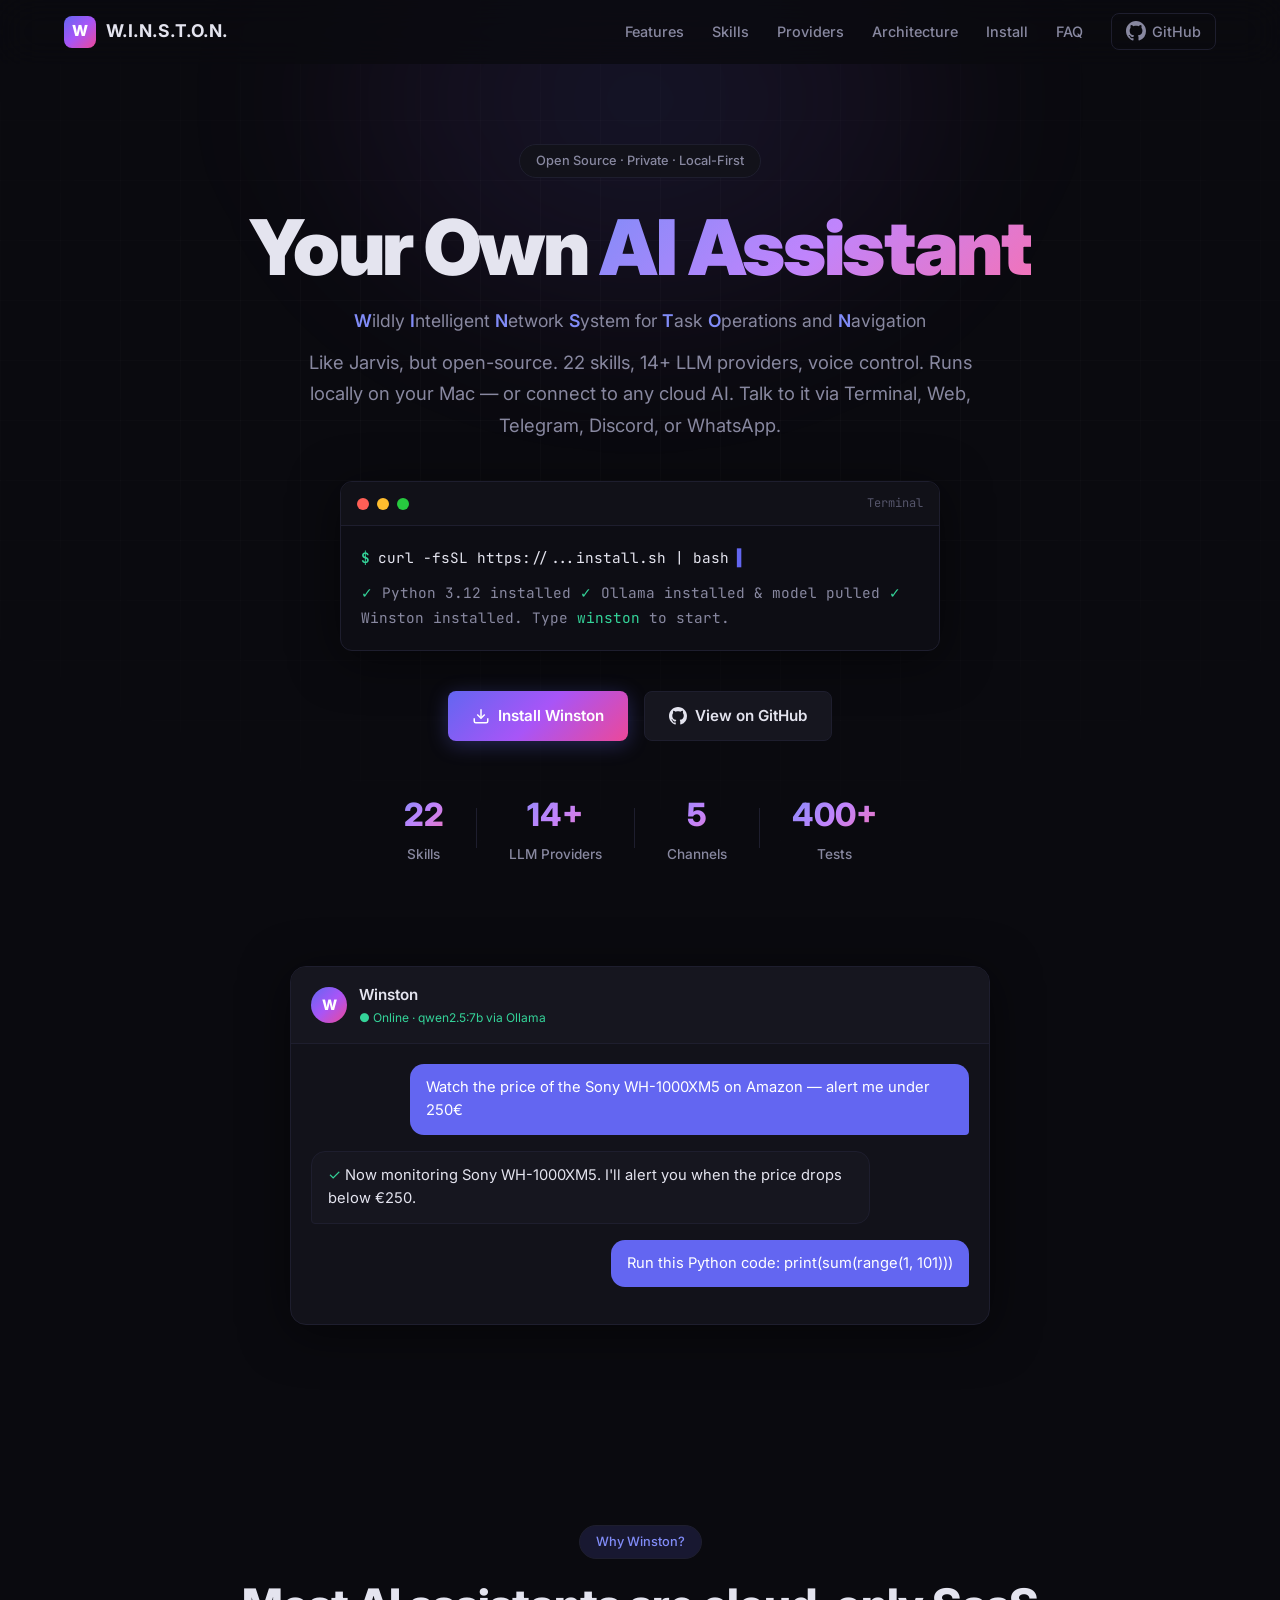
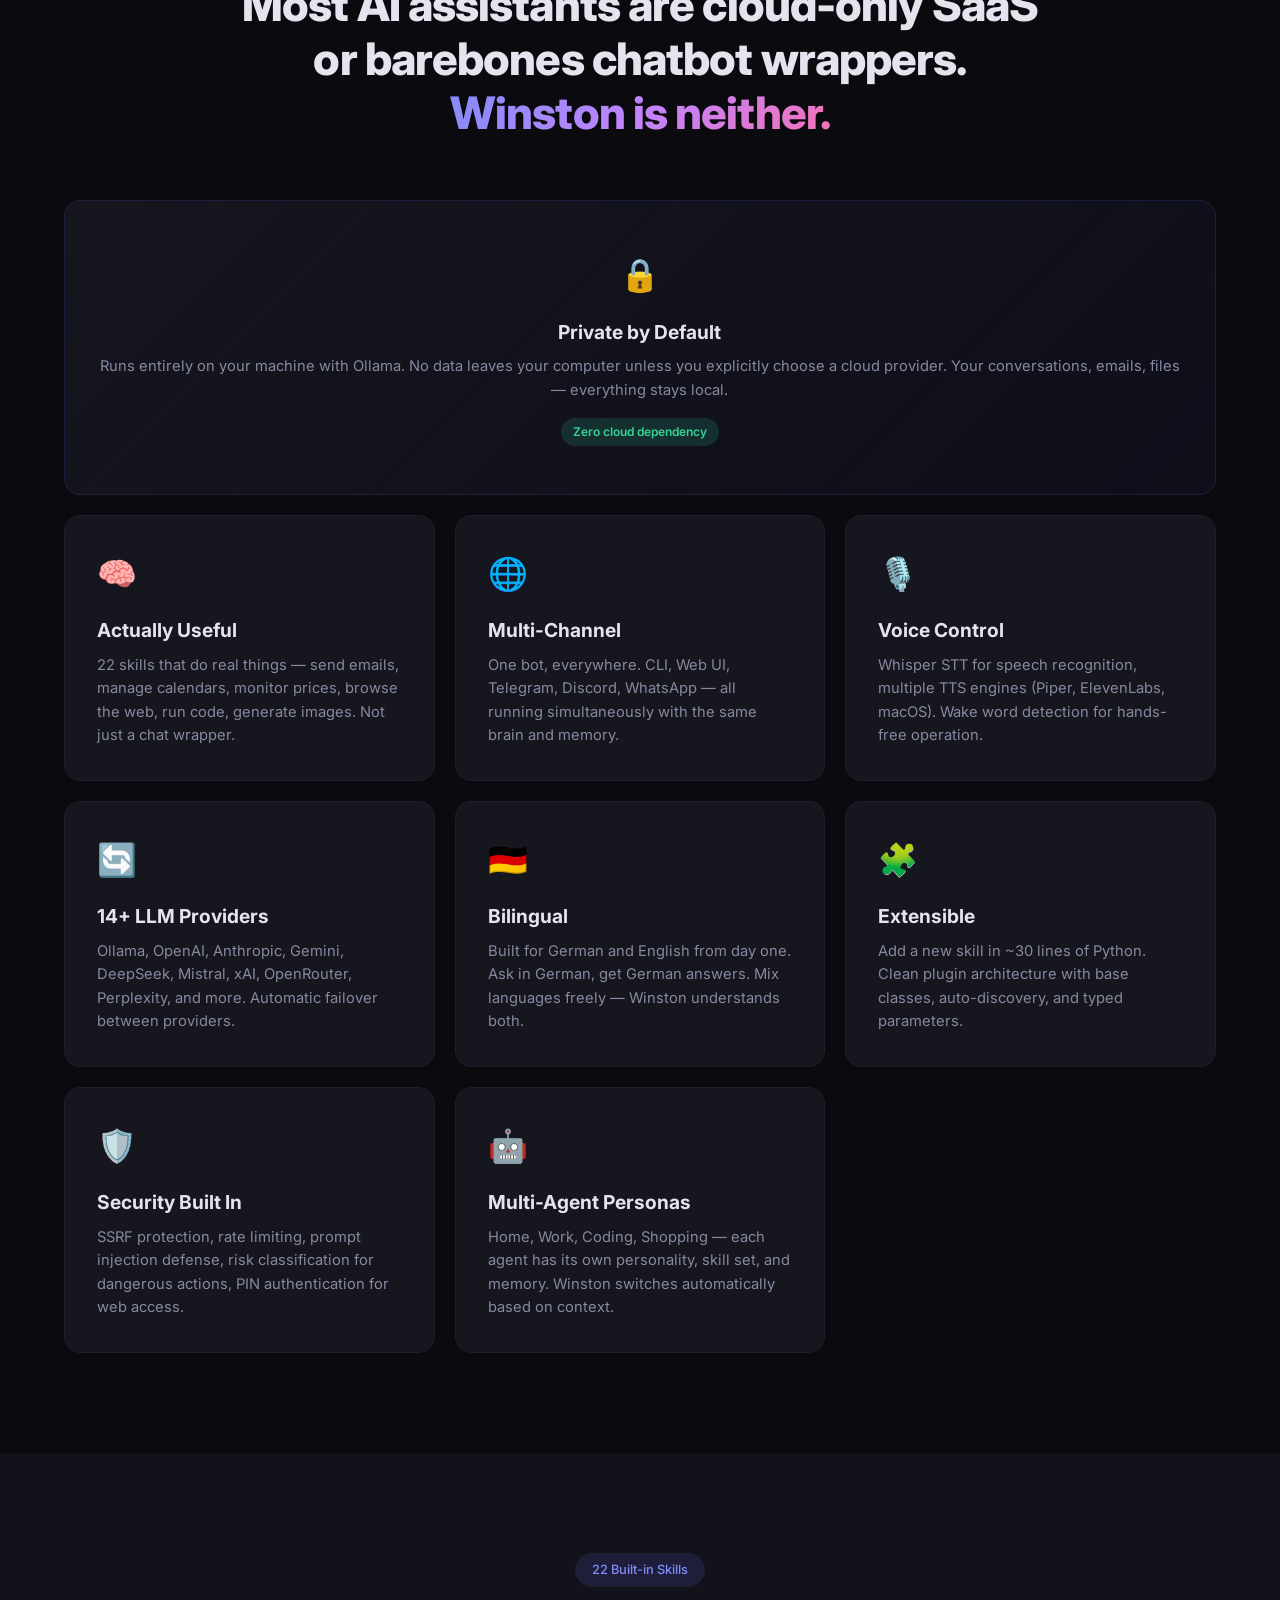
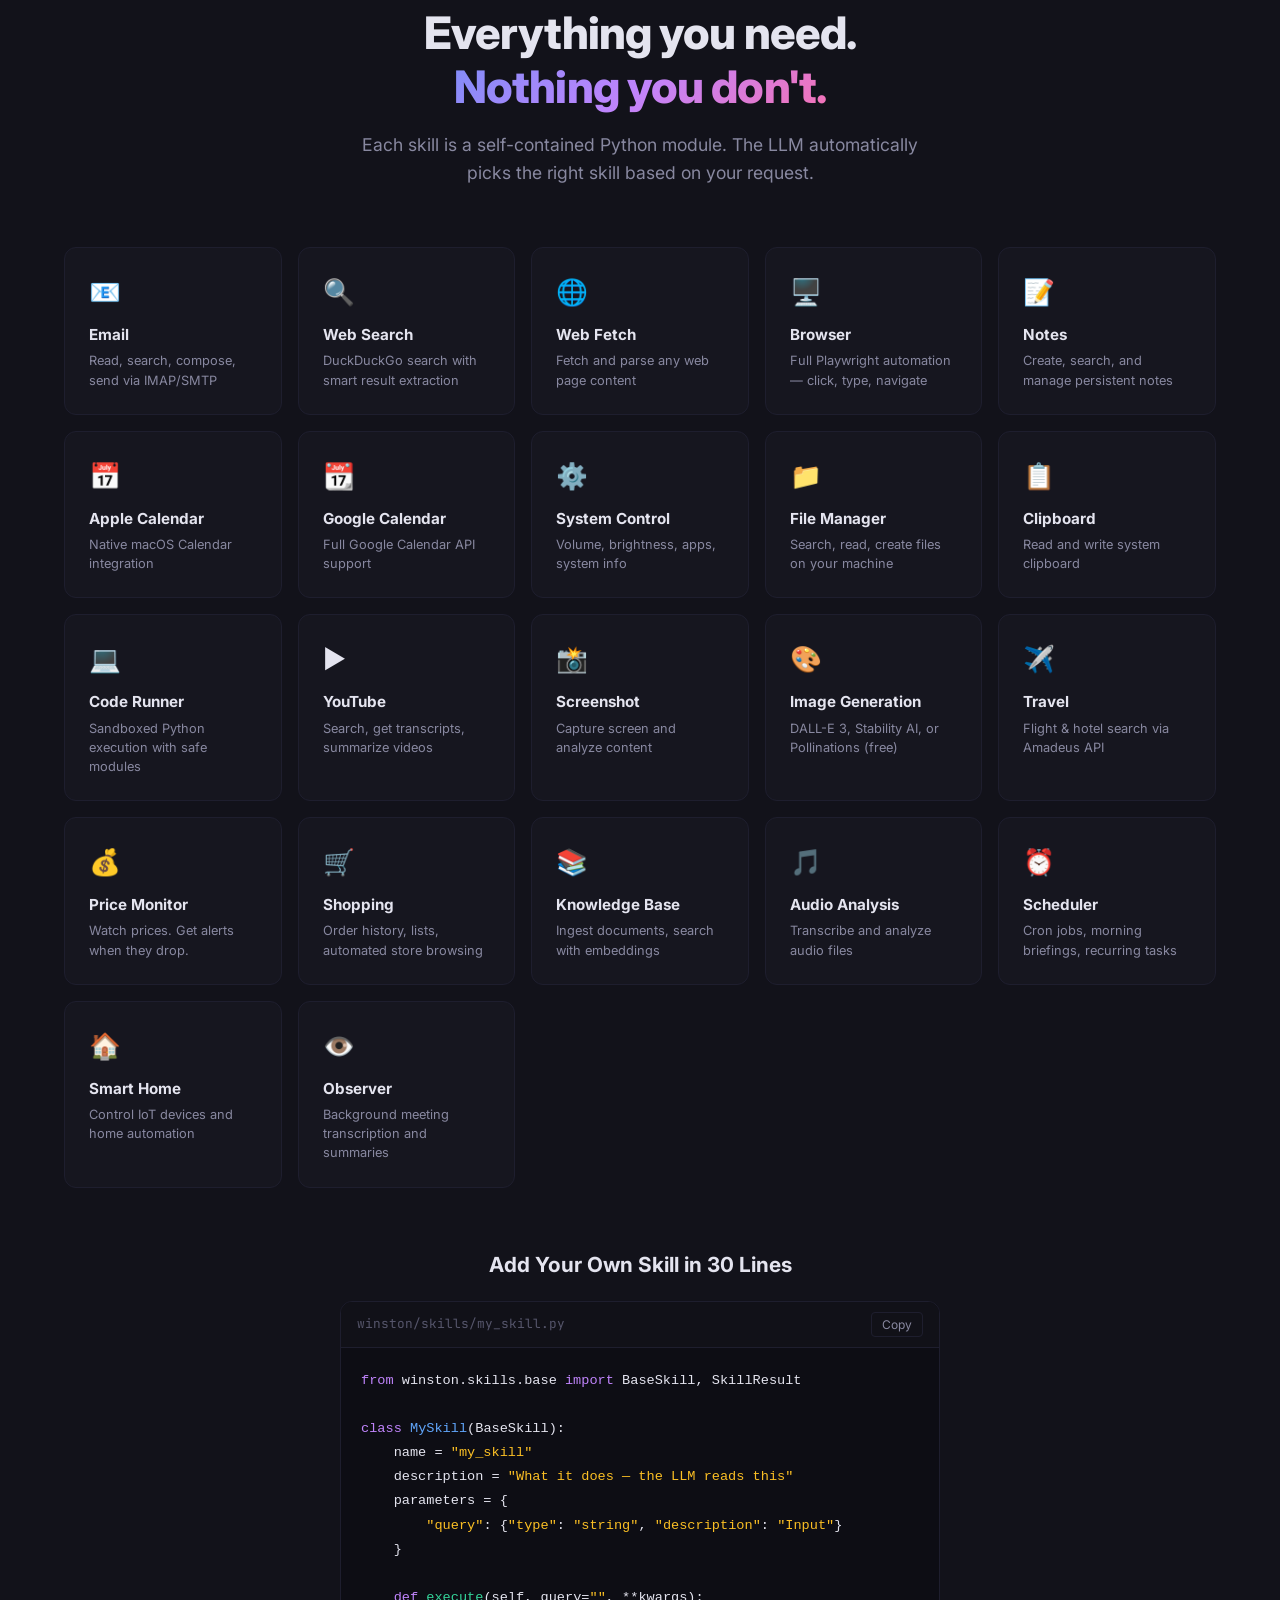
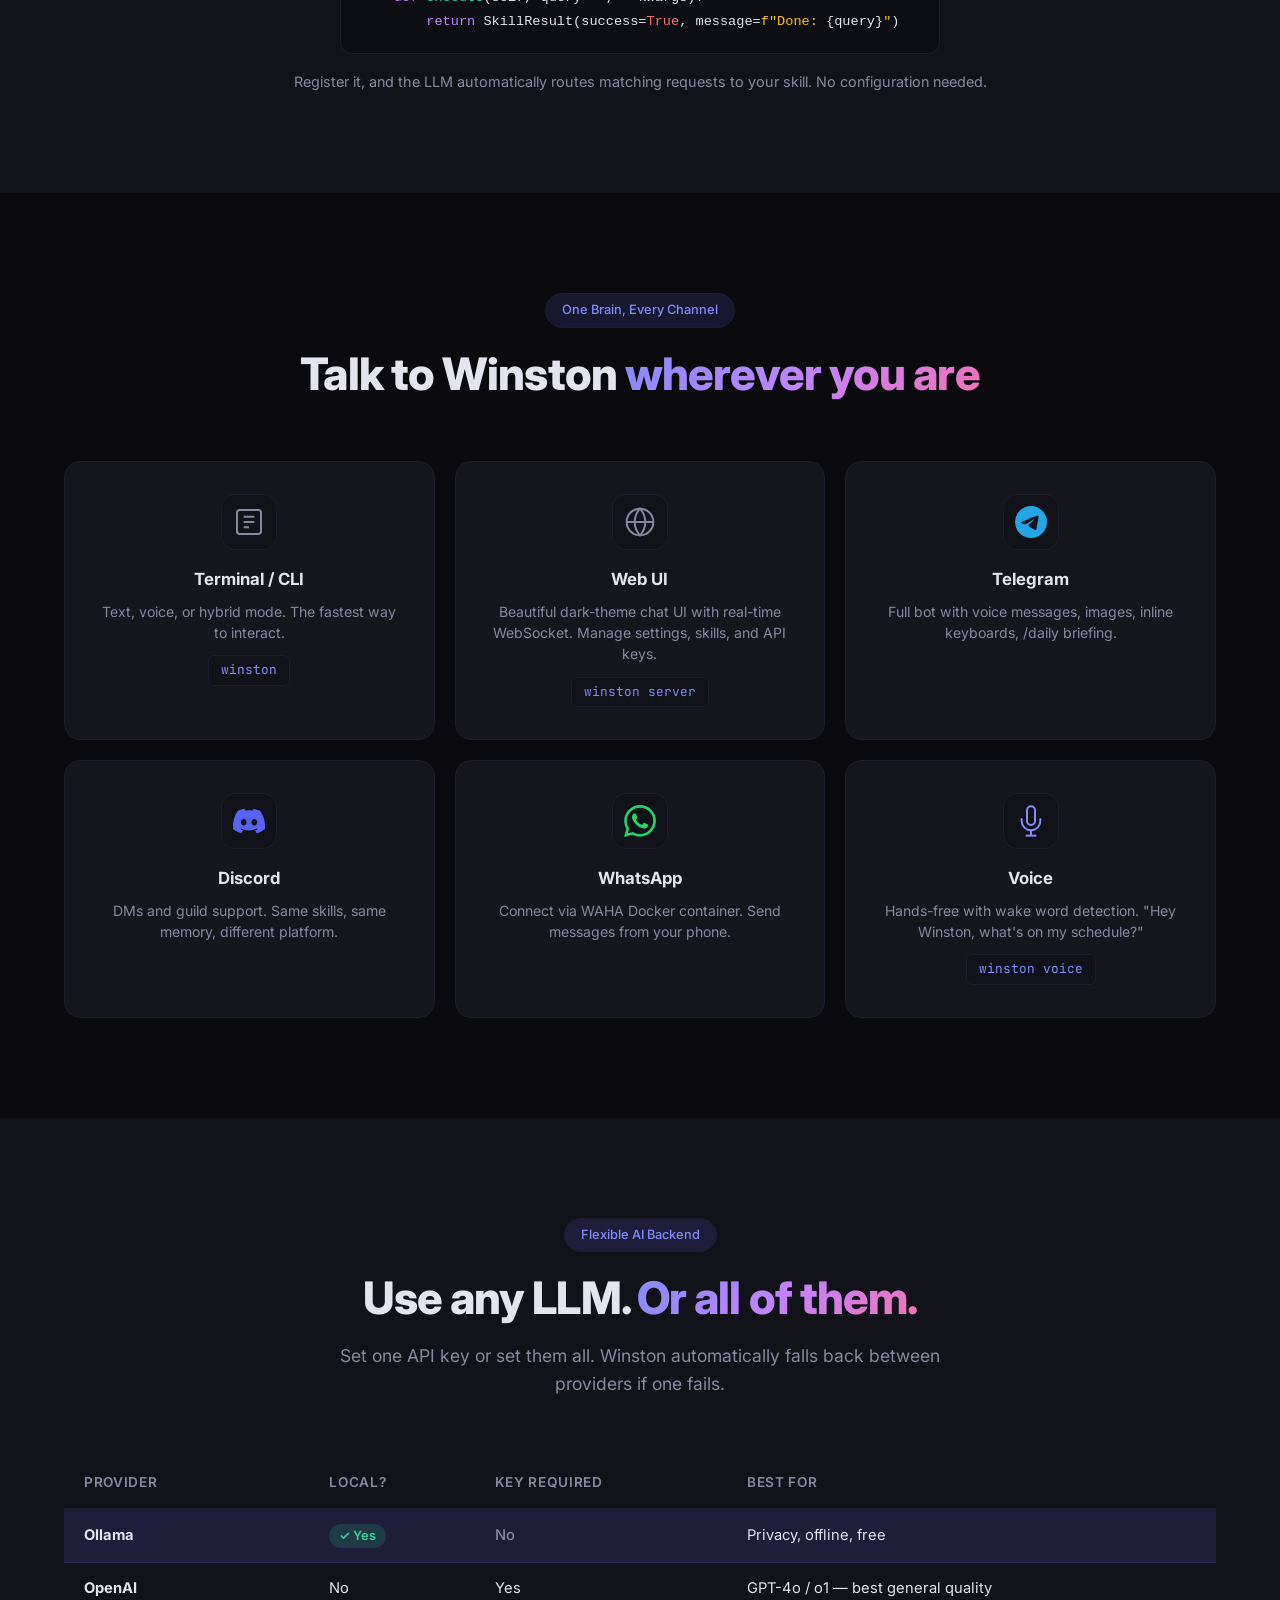
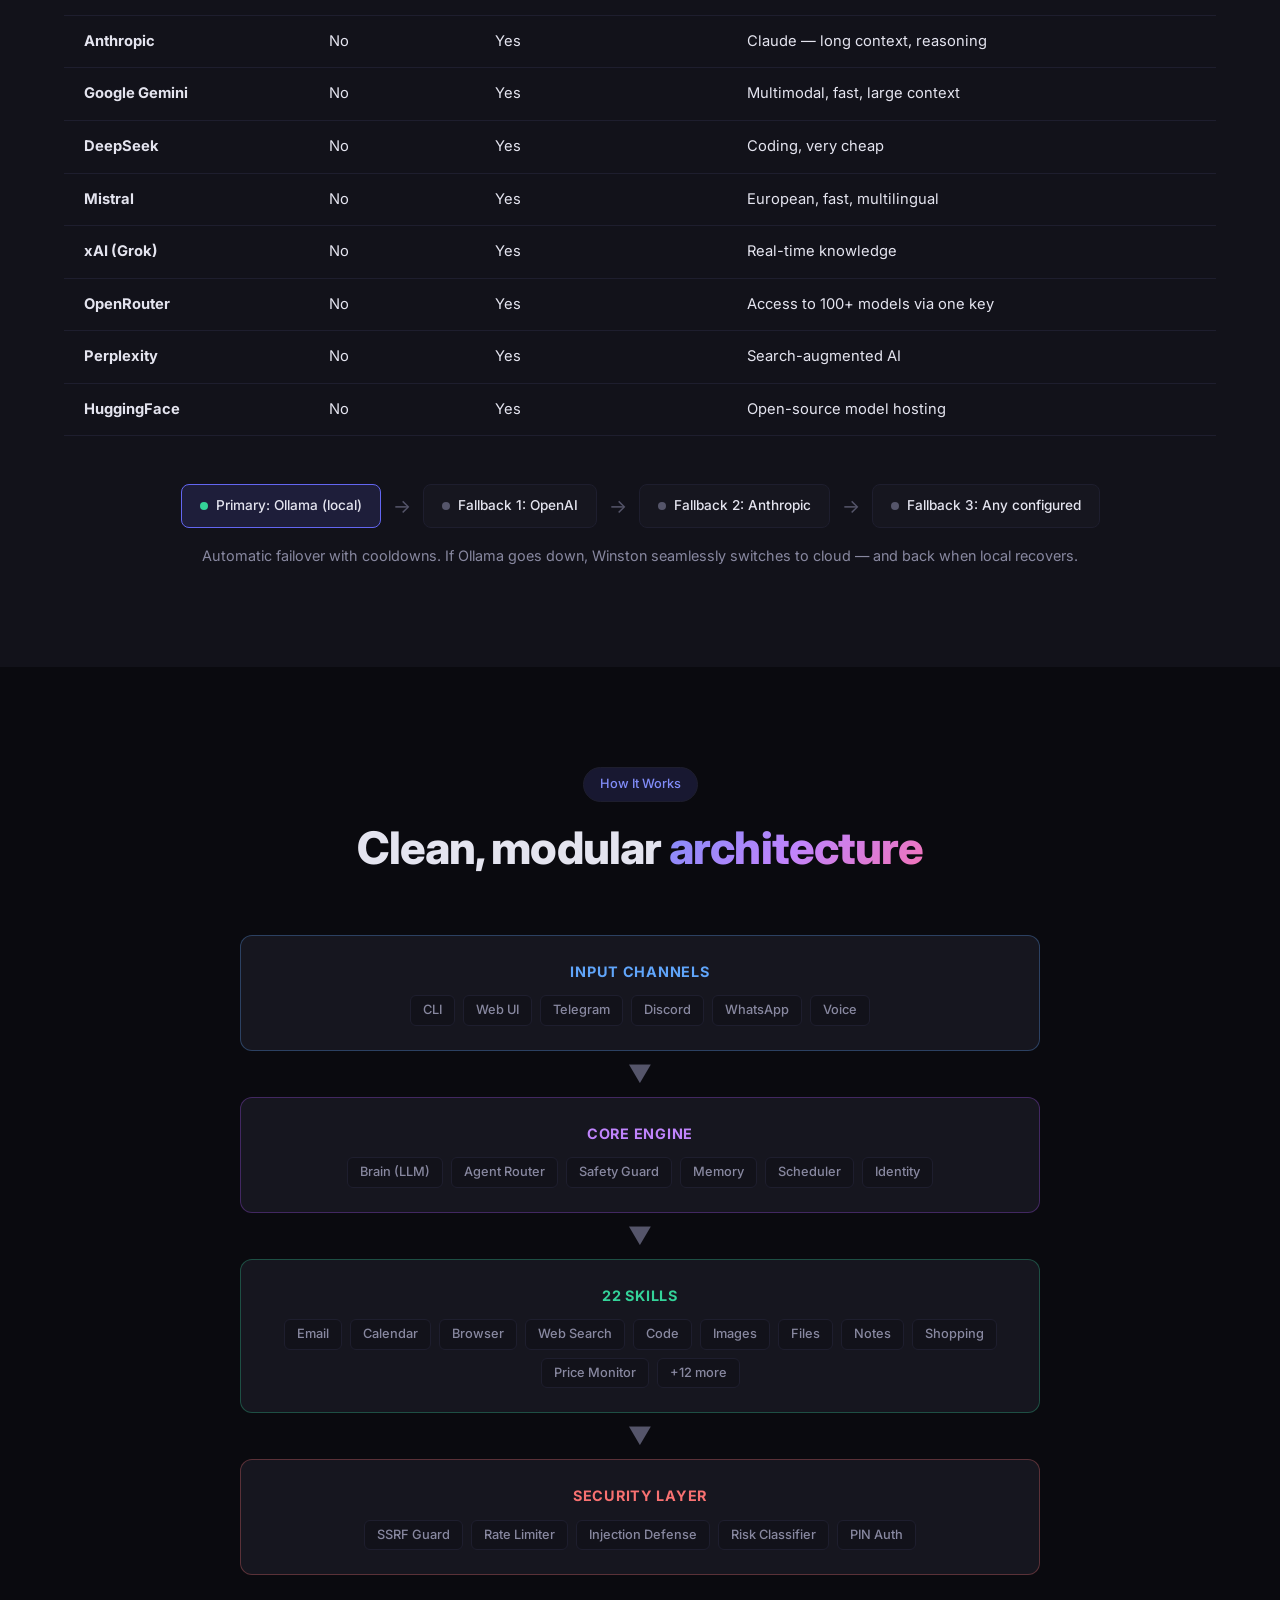
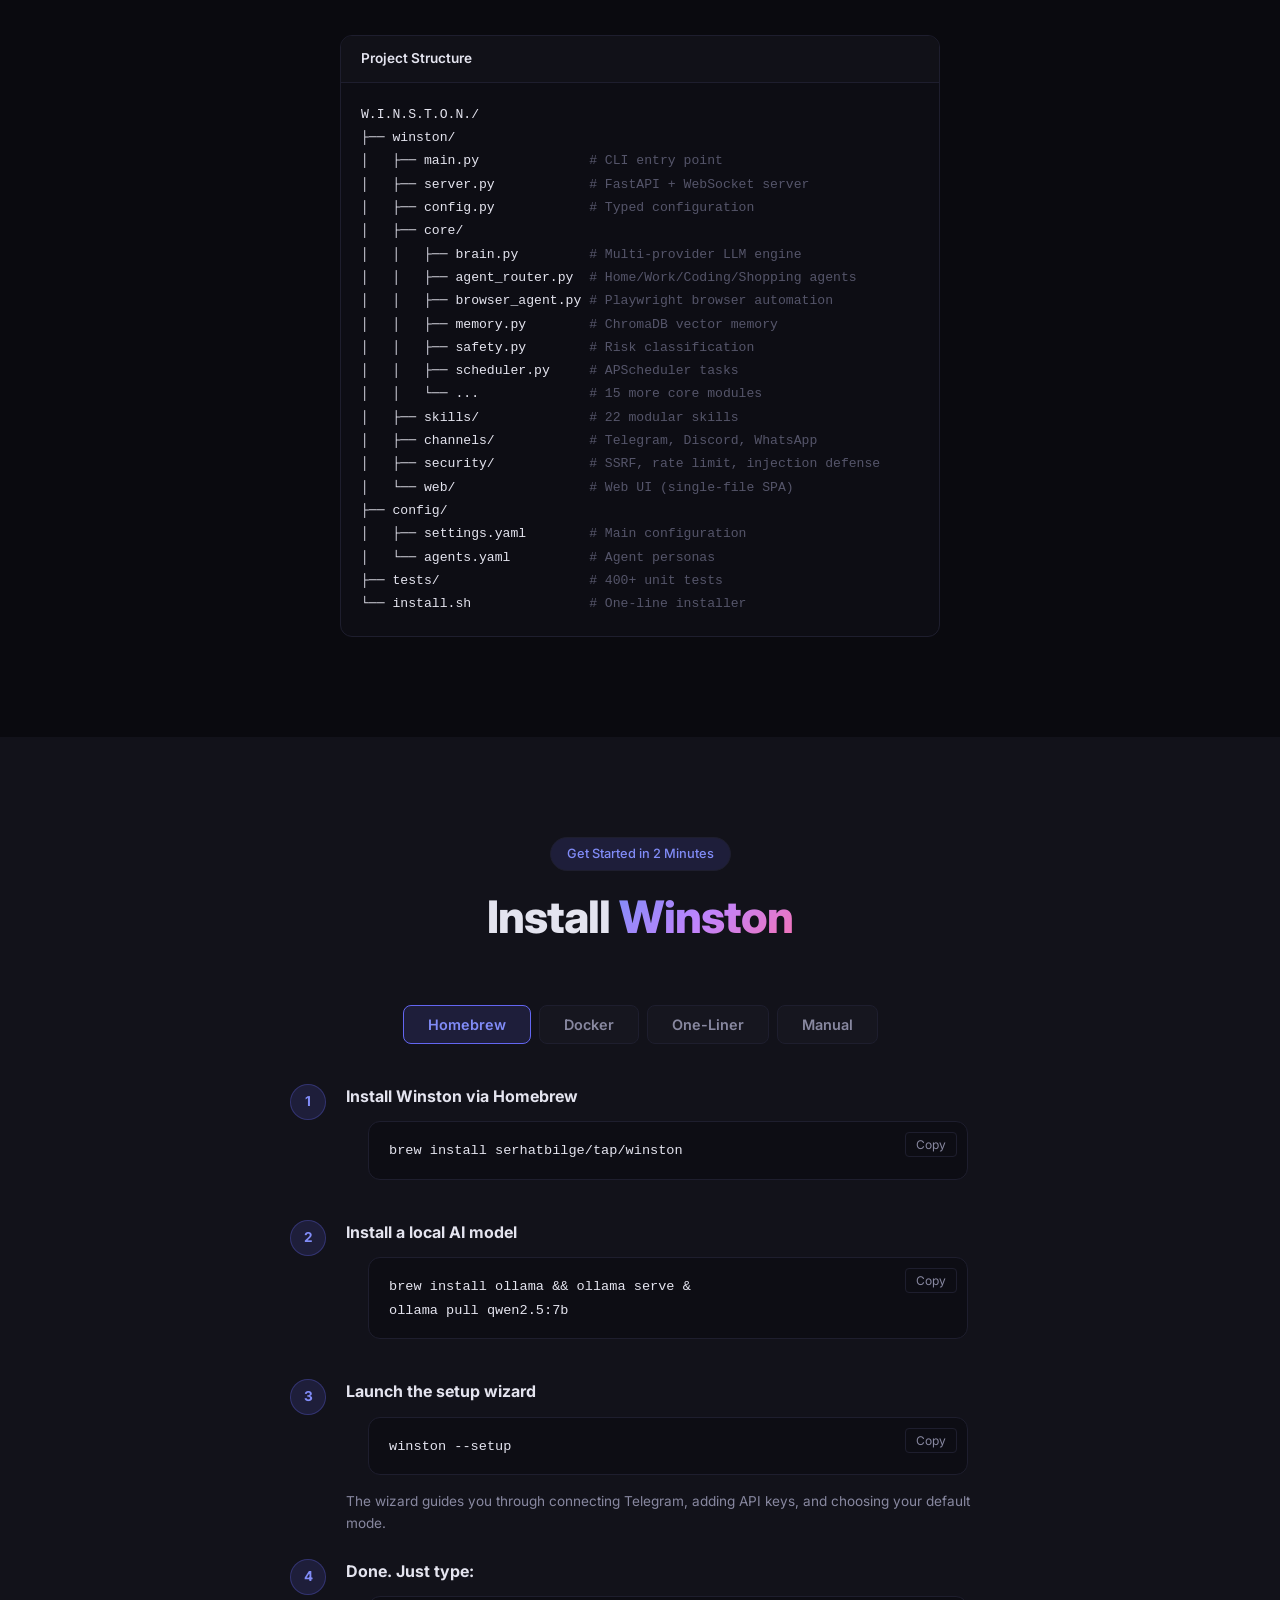
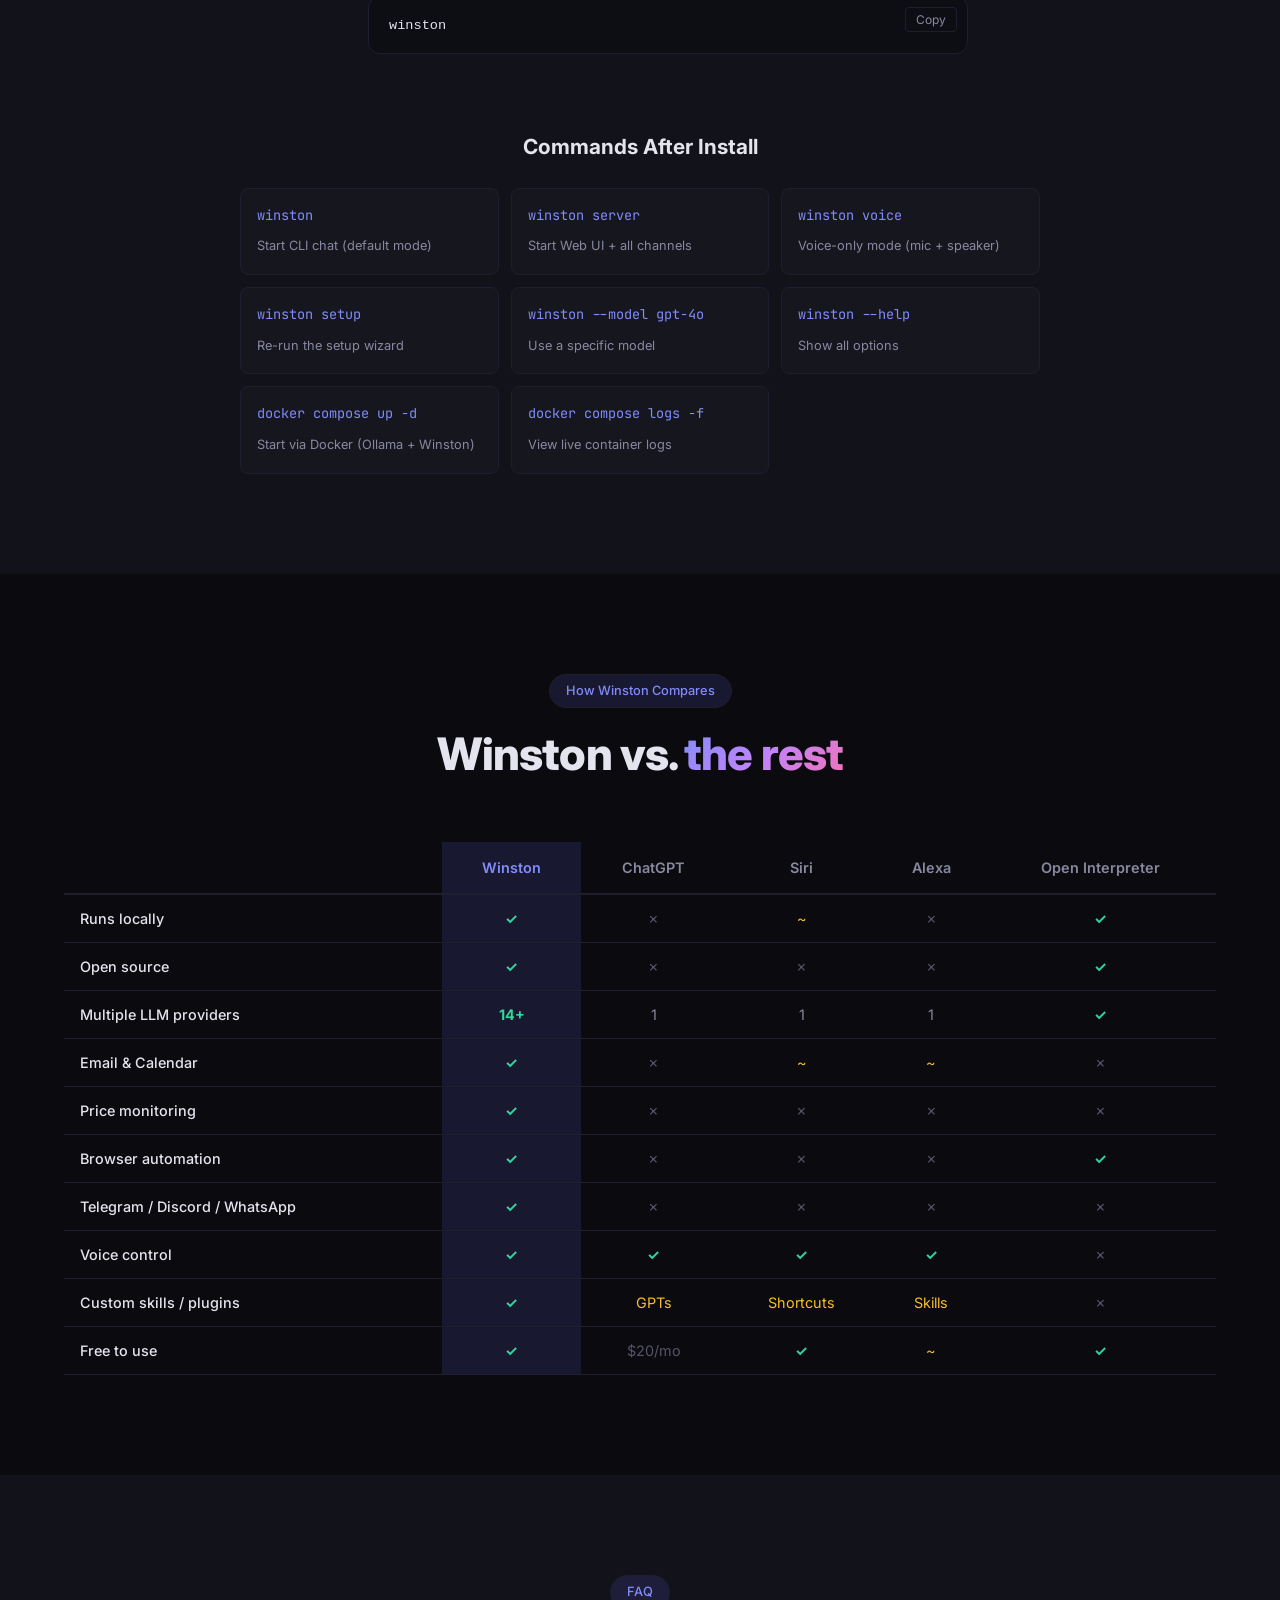
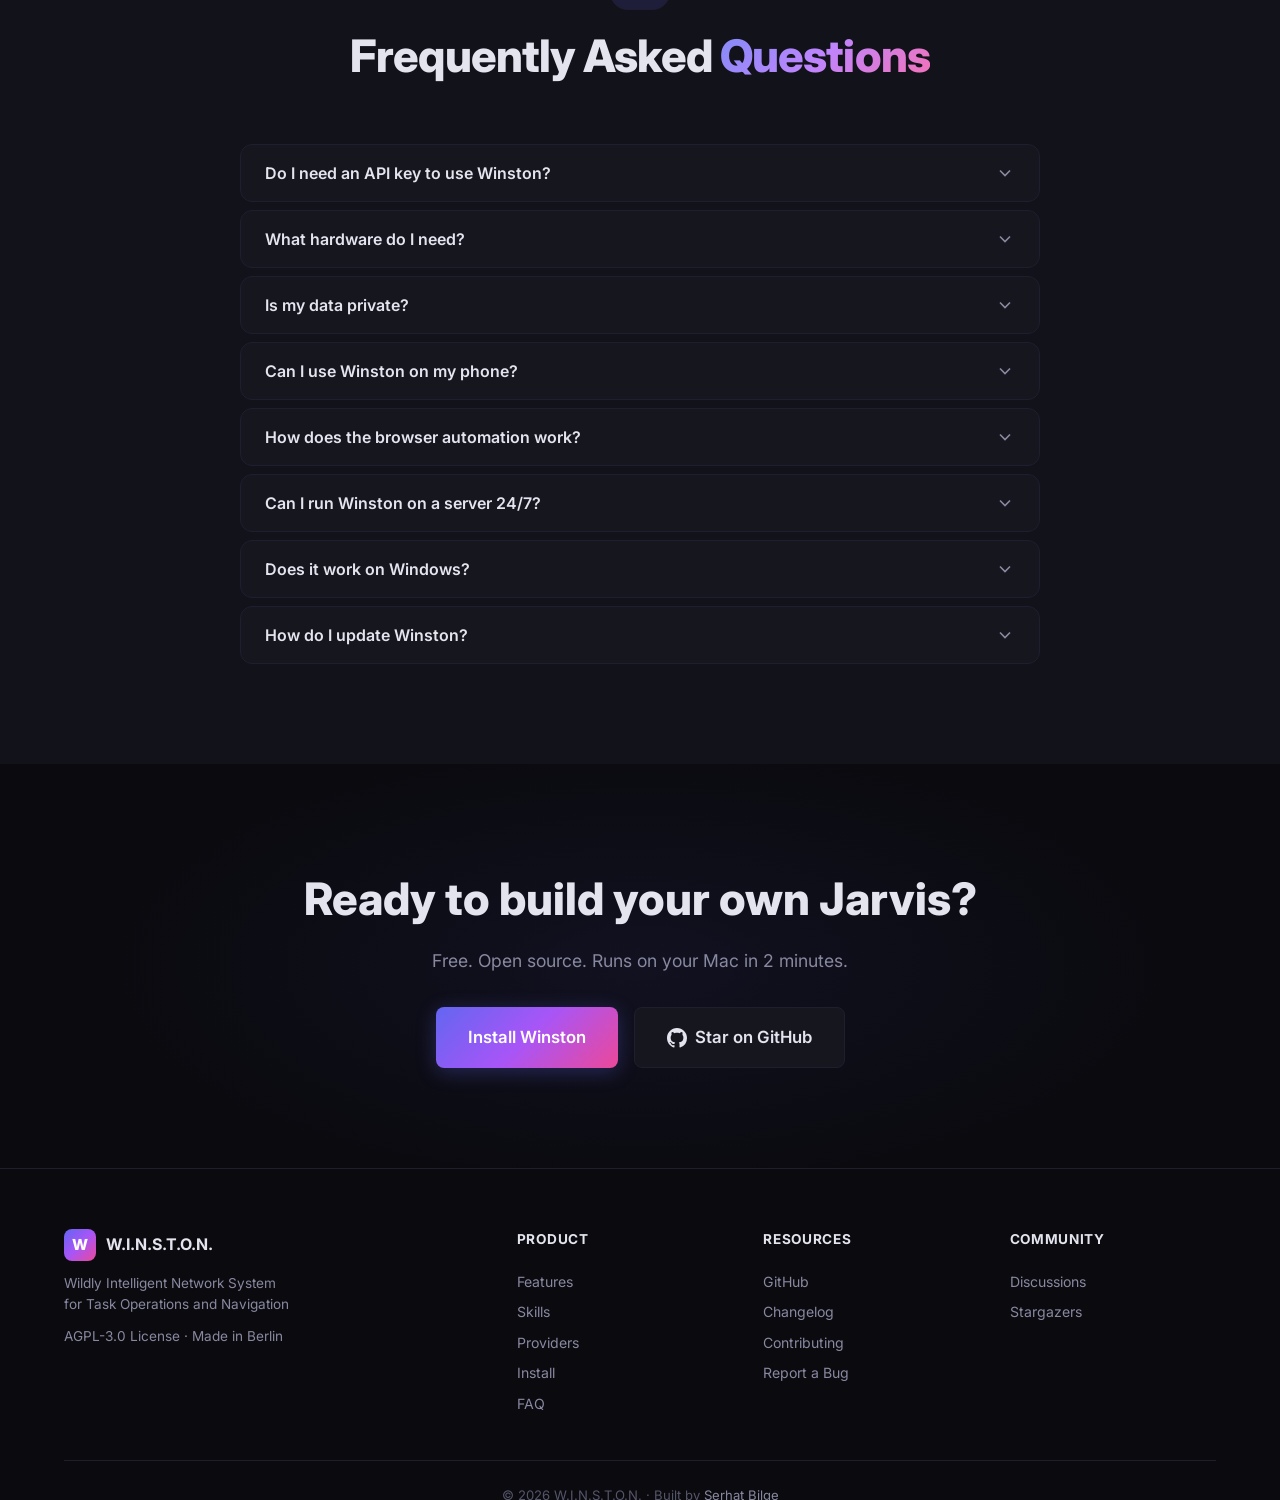
==== commit 6565c386: "feat: Docker Compose, Web UI settings, PII privacy guard - Add Docker Compose support (Dockerfile, d" ====
--- a/docs/index.html
+++ b/docs/index.html
@@ -599,6 +599,7 @@
 
       <div class="install-tabs">
         <button class="install-tab active" data-tab="homebrew">Homebrew</button>
+        <button class="install-tab" data-tab="docker">Docker</button>
         <button class="install-tab" data-tab="oneliner">One-Liner</button>
         <button class="install-tab" data-tab="manual">Manual</button>
       </div>
@@ -649,6 +650,56 @@
                 </div>
               </div>
             </div>
+          </div>
+        </div>
+
+        <!-- Docker Compose -->
+        <div class="install-panel" id="tab-docker">
+          <div class="install-steps">
+            <div class="install-step">
+              <div class="step-number">1</div>
+              <div class="step-content">
+                <h4>Clone the repo</h4>
+                <div class="code-block terminal-code">
+                  <pre><code>git clone https://github.com/serhatbilge/W.I.N.S.T.O.N..S.git
+cd W.I.N.S.T.O.N..S</code></pre>
+                  <button class="copy-btn" onclick="copyCode(this)">Copy</button>
+                </div>
+              </div>
+            </div>
+            <div class="install-step">
+              <div class="step-number">2</div>
+              <div class="step-content">
+                <h4>Configure (optional)</h4>
+                <div class="code-block terminal-code">
+                  <pre><code># Edit .env to add Telegram / Discord tokens, API keys, etc.
+cp .env.example .env
+nano .env</code></pre>
+                  <button class="copy-btn" onclick="copyCode(this)">Copy</button>
+                </div>
+                <p class="step-note">All keys are optional — Winston works fully local with Ollama out of the box.</p>
+              </div>
+            </div>
+            <div class="install-step">
+              <div class="step-number">3</div>
+              <div class="step-content">
+                <h4>Start with Docker Compose</h4>
+                <div class="code-block terminal-code">
+                  <pre><code>docker compose up -d</code></pre>
+                  <button class="copy-btn" onclick="copyCode(this)">Copy</button>
+                </div>
+                <p class="step-note">This builds the Winston image, starts Ollama, and auto-pulls the default AI model (~4 GB). Web UI is available at <strong>http://localhost:8000</strong>.</p>
+              </div>
+            </div>
+          </div>
+
+          <div class="install-what">
+            <h4>What Docker Compose starts:</h4>
+            <ol>
+              <li><strong>ollama</strong> — Local LLM engine with persistent model storage</li>
+              <li><strong>ollama-pull</strong> — One-shot init container that auto-downloads qwen2.5:7b</li>
+              <li><strong>winston</strong> — AI assistant with Web UI, Telegram, and Discord channels</li>
+            </ol>
           </div>
         </div>
 
@@ -763,6 +814,14 @@
           <div class="command-item">
             <code>winston --help</code>
             <span>Show all options</span>
+          </div>
+          <div class="command-item">
+            <code>docker compose up -d</code>
+            <span>Start via Docker (Ollama + Winston)</span>
+          </div>
+          <div class="command-item">
+            <code>docker compose logs -f</code>
+            <span>View live container logs</span>
           </div>
         </div>
       </div>
